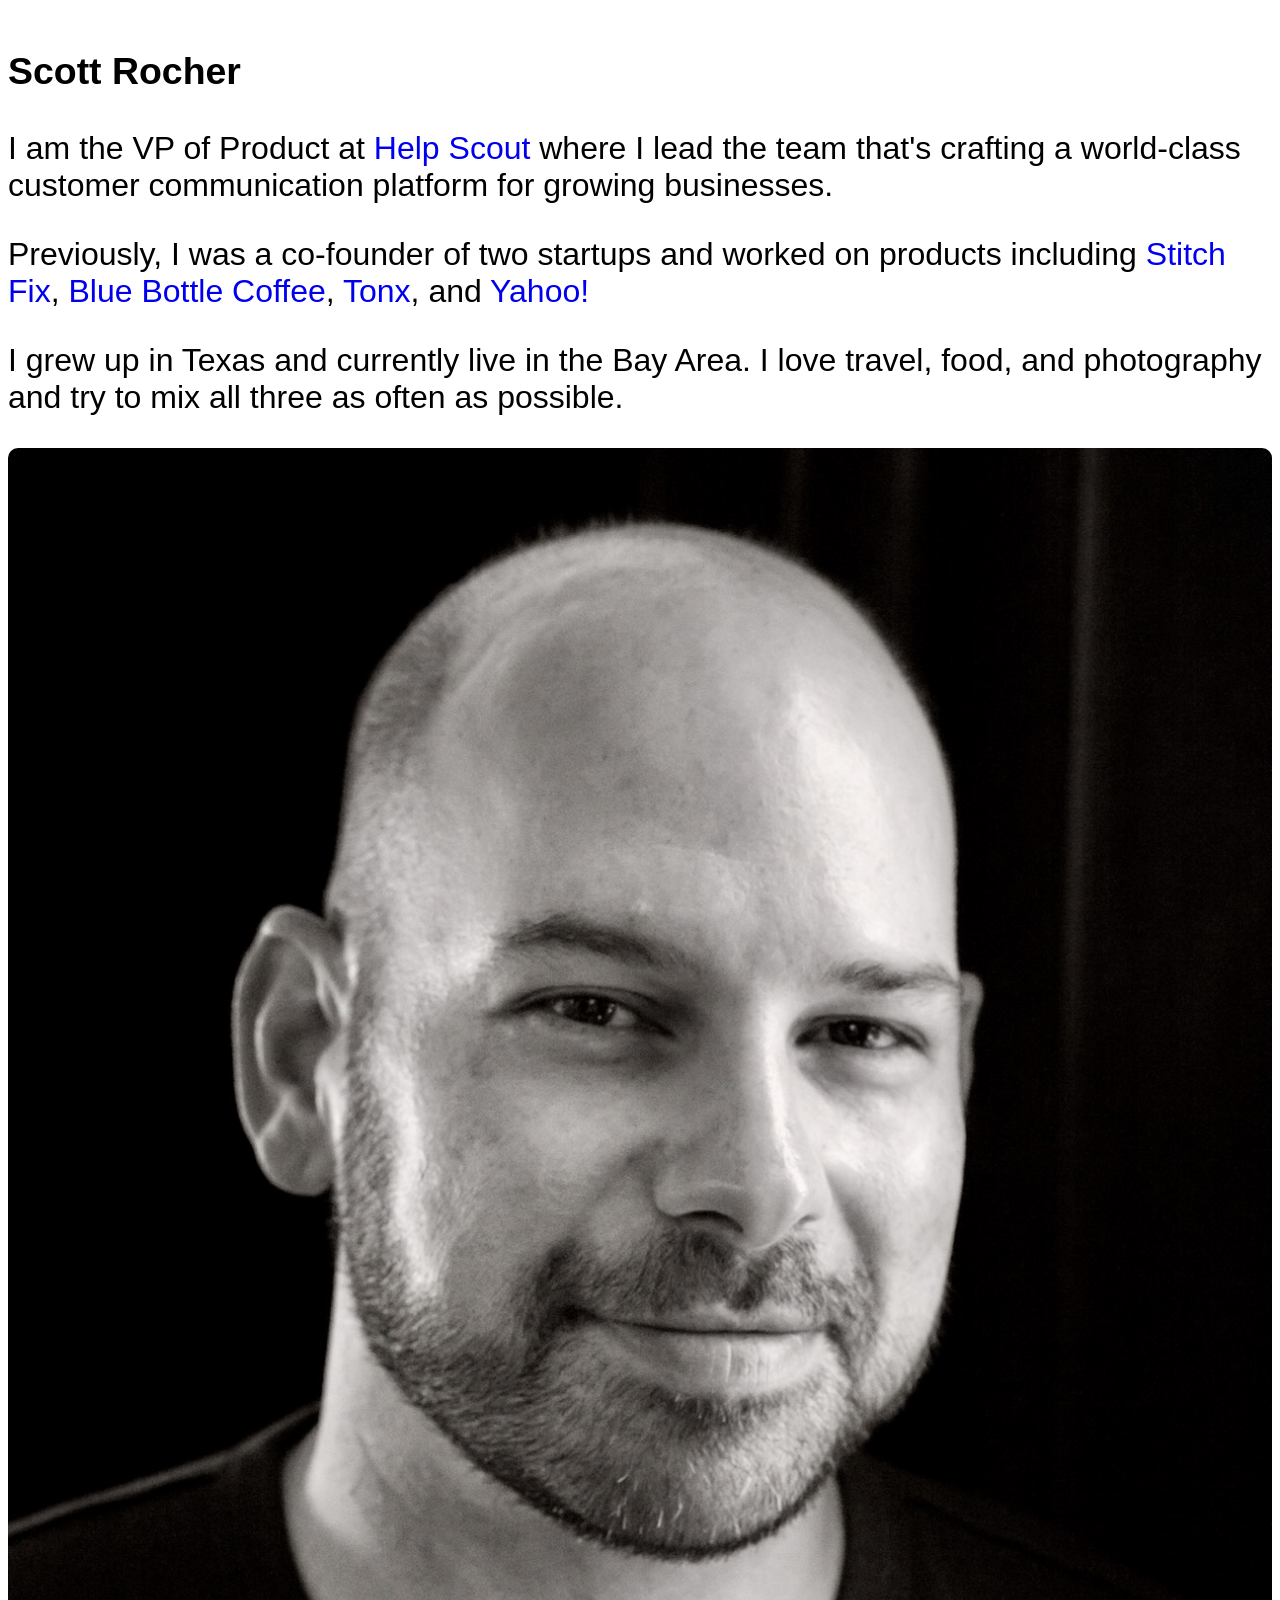
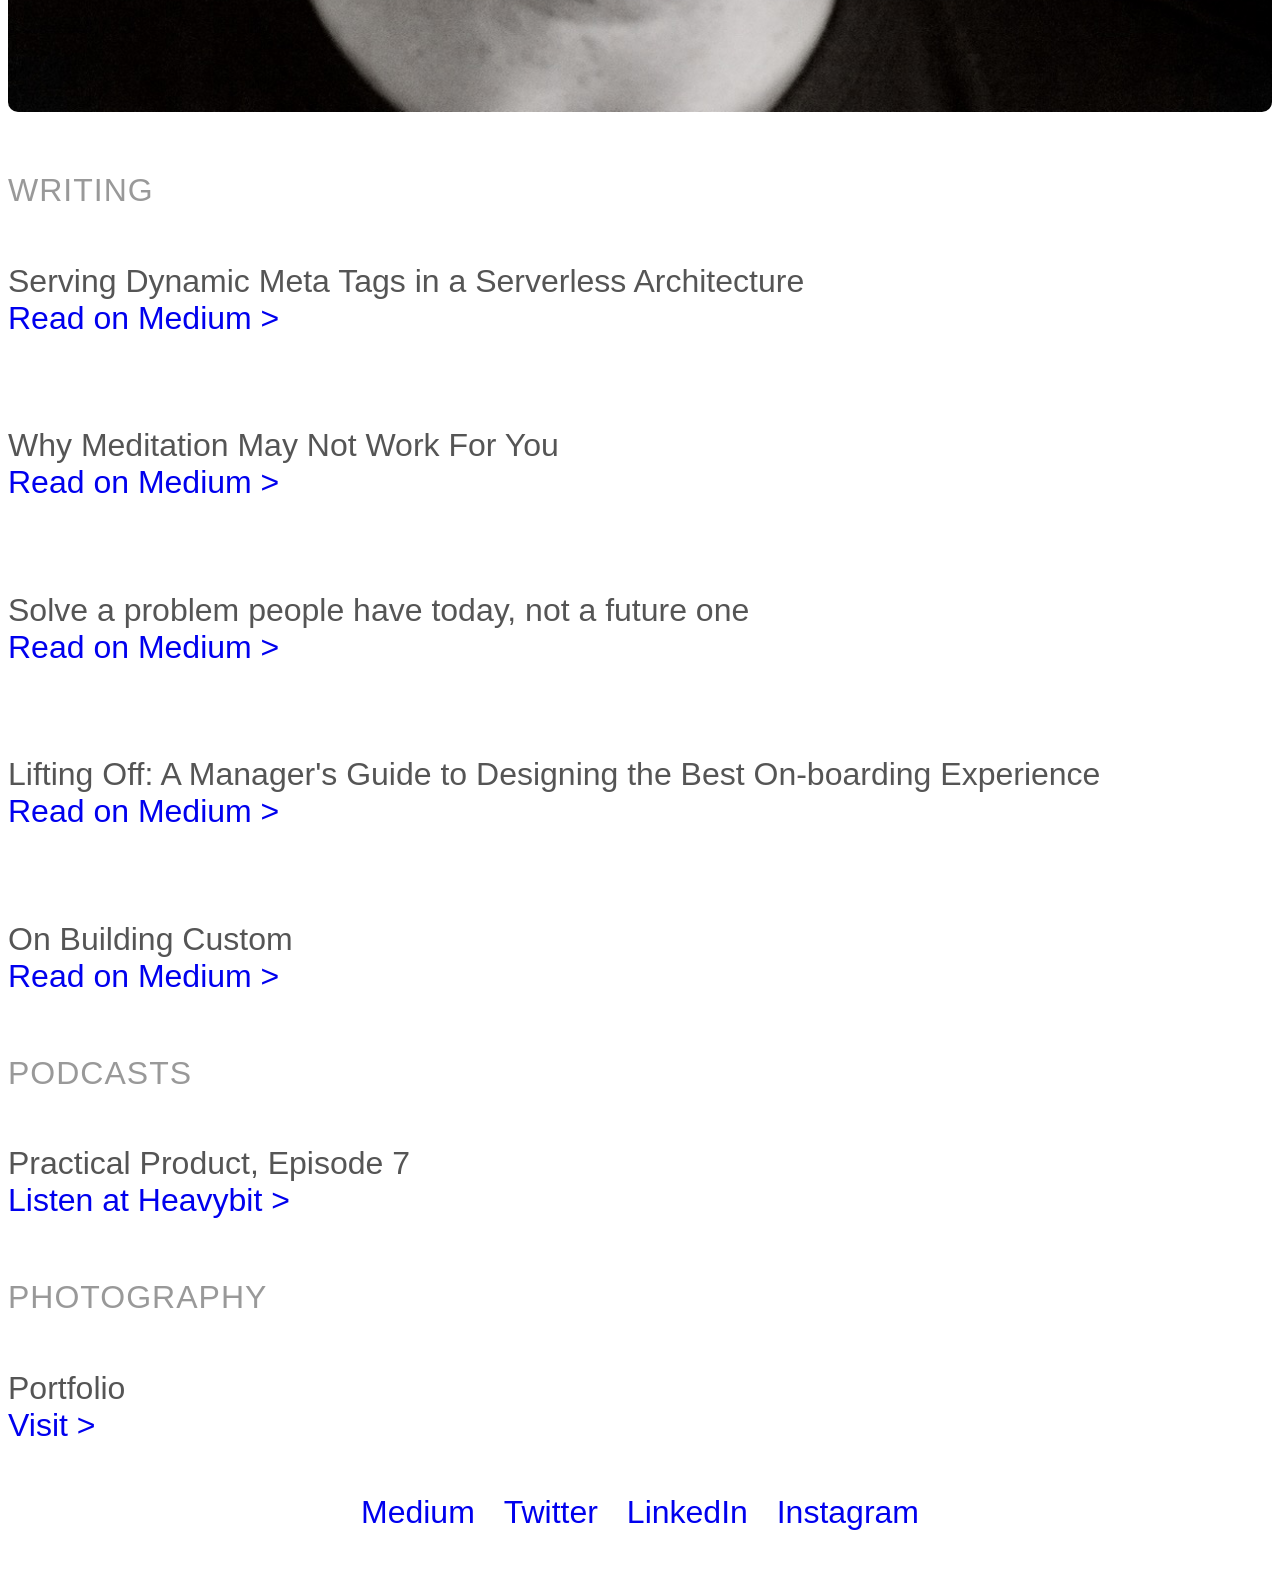
==== index.html @ 6c413028 "Update index.html" ====
<html>
  <head>
    <title>Scott Rocher</title>
    <meta content="width=device-width, initial-scale=1.0, maximum-scale=1.0" name="viewport" />
    <!-- CSS –––––––––––––––––––––––––––––––––––––––––––––––––– -->
    <link rel="stylesheet" href="css/normalize.css">
    <link rel="stylesheet" href="css/skeleton.css">
    <link rel="stylesheet" href="css/custom.css?v=3">
  </head>
  <body>
    <div class="container">
      <div class="row main-content">
        <div class="six columns">
          <h3>Scott Rocher</h3>
          <p>
            I am the VP of Product at <a href="https://helpscout.com">Help Scout</a> where I lead the team that's crafting a world-class customer communication platform for growing businesses.</p>
          <p>Previously, I was a co-founder of two startups and worked on products including <a href="https://stitchfix.com">Stitch Fix</a>, <a href="https://bluebottlecoffee.com">Blue Bottle Coffee</a>, <a href="http://www.wired.com/2014/04/blue-bottle-tonx-handsome/">Tonx</a>, and <a href="https://www.yahoo.com">Yahoo!</a> 
          </p>
          <p>
           I grew up in Texas and currently live in the Bay Area. I love travel, food, and photography and try to mix all three as often as possible. 
          </p>
        </div>
        <div class="six columns profile">
          <img src="Scott-Profile-2024.jpeg" />
        </div>
      </div>
      <div class="row">
        <div class="twelve columns">
          <section>
            <h4 class="section-heading">Writing</h4>
            <h5 class="mb0">Serving Dynamic Meta Tags in a Serverless Architecture</h5>
            <a href="https://medium.com/@rochers/serving-dynamic-meta-tags-in-a-serverless-architecture-64ad69d33c74?source=friends_link&sk=6f05dc60c3109fc26f92d037aa841dcb">Read on Medium ></a>
            <br><br>
            <h5 class="mb0">Why Meditation May Not Work For You</h5>
            <a href="https://medium.com/@rochers/why-meditation-may-not-work-for-you-1664c006518f?source=friends_link&sk=aa1c8772de48c4d24a2917f9f97e1bdd">Read on Medium ></a>
            <br><br>
            <h5 class="mb0">Solve a problem people have today, not a future one</h5>
            <a href="https://medium.com/@rochers/solve-a-problem-people-have-today-not-a-future-one-4696d55a4d7f">Read on Medium ></a>
            <br><br>
            <h5 class="mb0">Lifting Off: A Manager's Guide to Designing the Best On-boarding Experience</h5>
            <a href="https://medium.com/@rochers/lifting-off-645a7a339e7e">Read on Medium ></a>
            <br><br>
            <h5 class="mb0">On Building Custom</h5>
            <a href="https://medium.com/@rochers/on-building-custom-8d7e6159a16c">Read on Medium ></a>
          </section>

          <section>
            <h4 class="section-heading">Podcasts</h4>
            <h5 class="mb0">Practical Product, Episode 7</h5>
            <a href="https://www.heavybit.com/library/podcasts/practical-product/ep-7-digital-dev-at-blue-bottle-coffee/">Listen at Heavybit ></a>
          </section>
          
          <section>
            <h4 class="section-heading">Photography</h4>
            <h5 class="mb0">Portfolio</h5>
            <a href="https://photo.scottrocher.com">Visit ></a>
          </section>
          
         
          <footer>
            <a href="https://medium.com/@rochers/latest">Medium</a>
            <a href="https://twitter.com/rochers">Twitter</a>
            <a href="https://www.linkedin.com/in/scottrocher">LinkedIn</a>
            <a href="https://instagram.com/rochers">Instagram</a>
          </footer>
        </div>
    </div>
    <script>
      (function(i,s,o,g,r,a,m){i['GoogleAnalyticsObject']=r;i[r]=i[r]||function(){
      (i[r].q=i[r].q||[]).push(arguments)},i[r].l=1*new Date();a=s.createElement(o),
      m=s.getElementsByTagName(o)[0];a.async=1;a.src=g;m.parentNode.insertBefore(a,m)
      })(window,document,'script','//www.google-analytics.com/analytics.js','ga');

      ga('create', 'UA-32701852-1', 'auto');
      ga('send', 'pageview');
    </script>
  </body>
</html>
---- css/custom.css ----
body {
  font-family: Helvetica, Arial, sans-serif;
  font-size: 2em;
}

a {
  text-decoration: none;
}

a:hover {
  text-decoration: underline;
}

.profile {
  text-align: center;
}

.profile img {
  max-width: 100%;
  border-radius: 10px;
}

.main-content {
  margin: 50px auto 10px;
}

section {
  margin-bottom: 40px;
}

section a {
  font-weight: 200;
}

.section-heading {
  text-transform: uppercase;
  letter-spacing: 1px;
  margin: 60px 0 5px;
  font-size: 1em;
  color: #999;
  font-weight: 400;
}

h3 {
  font-weight: 900;
}

h5 {
  font-weight: 400;
  color: #555;
  font-size: 1em;
}

.mb0 {
  margin-bottom: 0px;
}

p {
  font-weight: 300;
}

footer {
  text-align: center;
  margin: 50px 0 50px;
}

footer a {
  display: inline-block;
  margin: 0 10px;
}
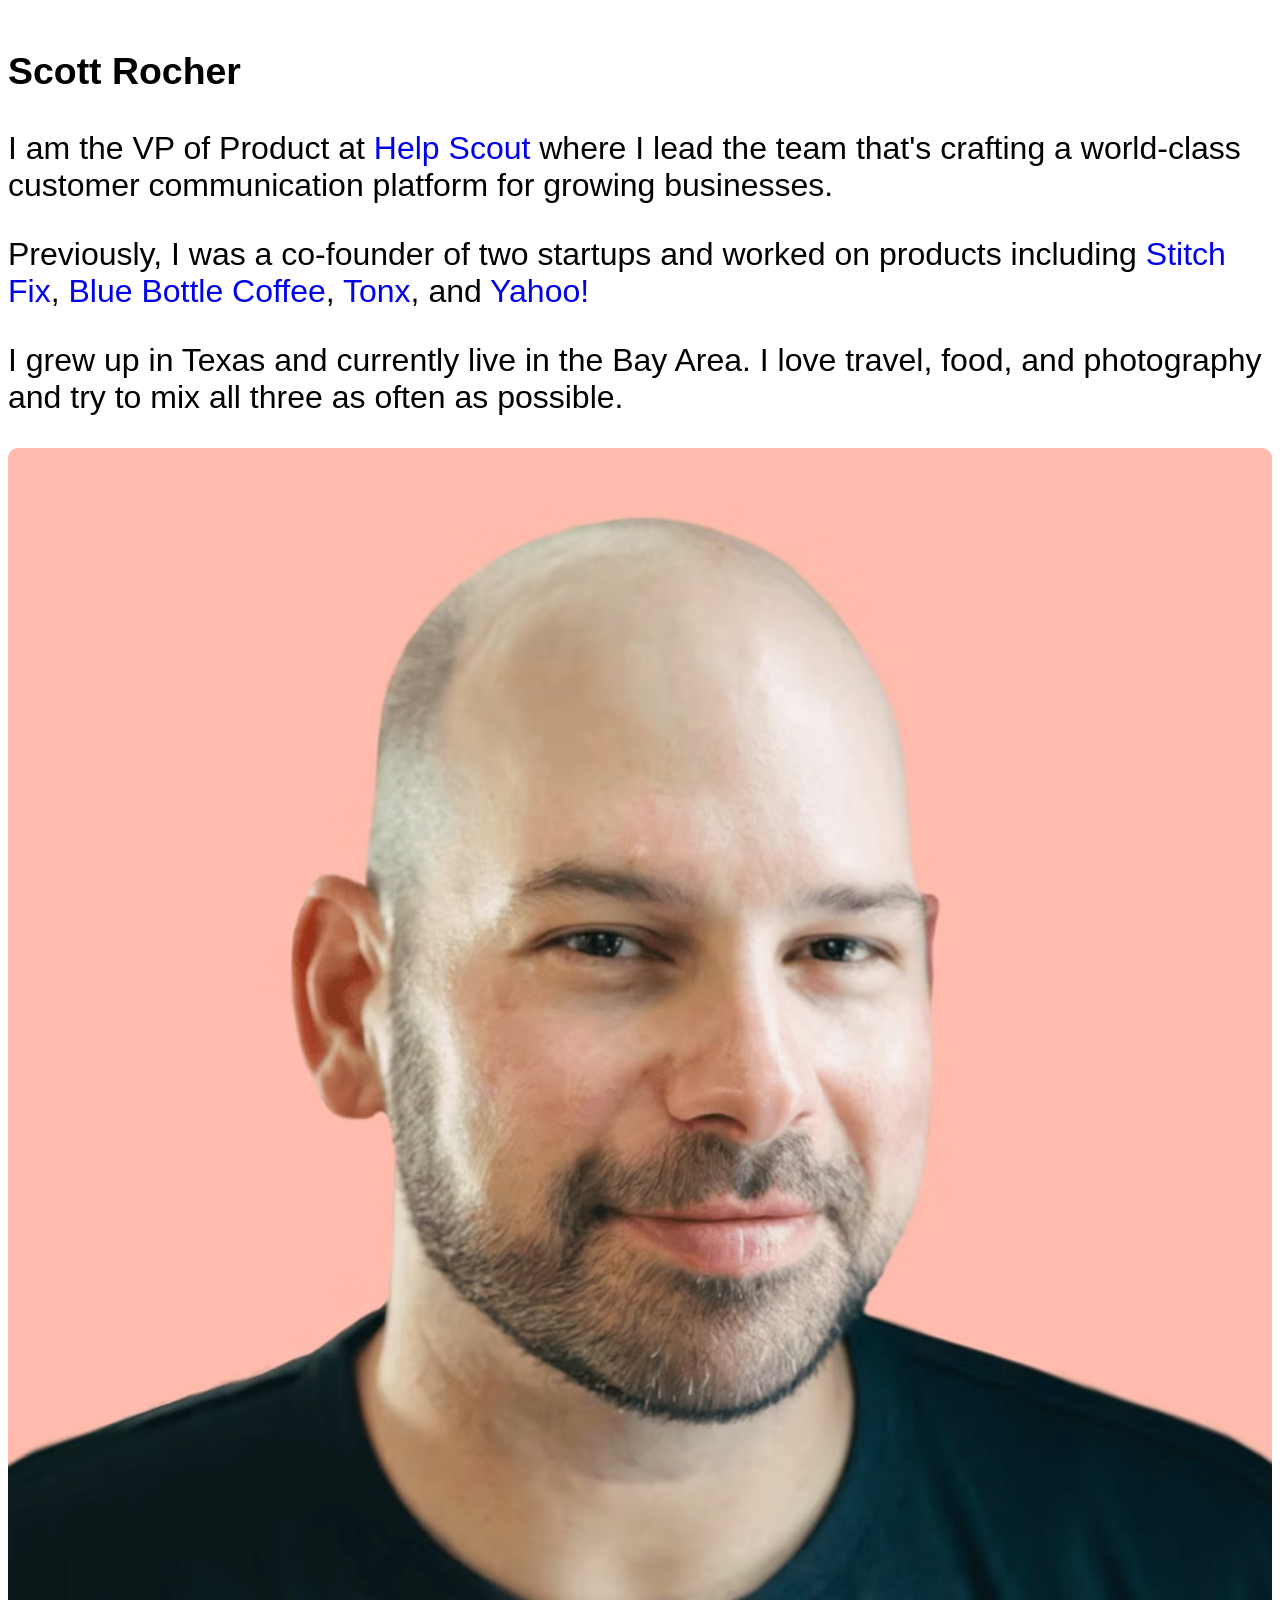
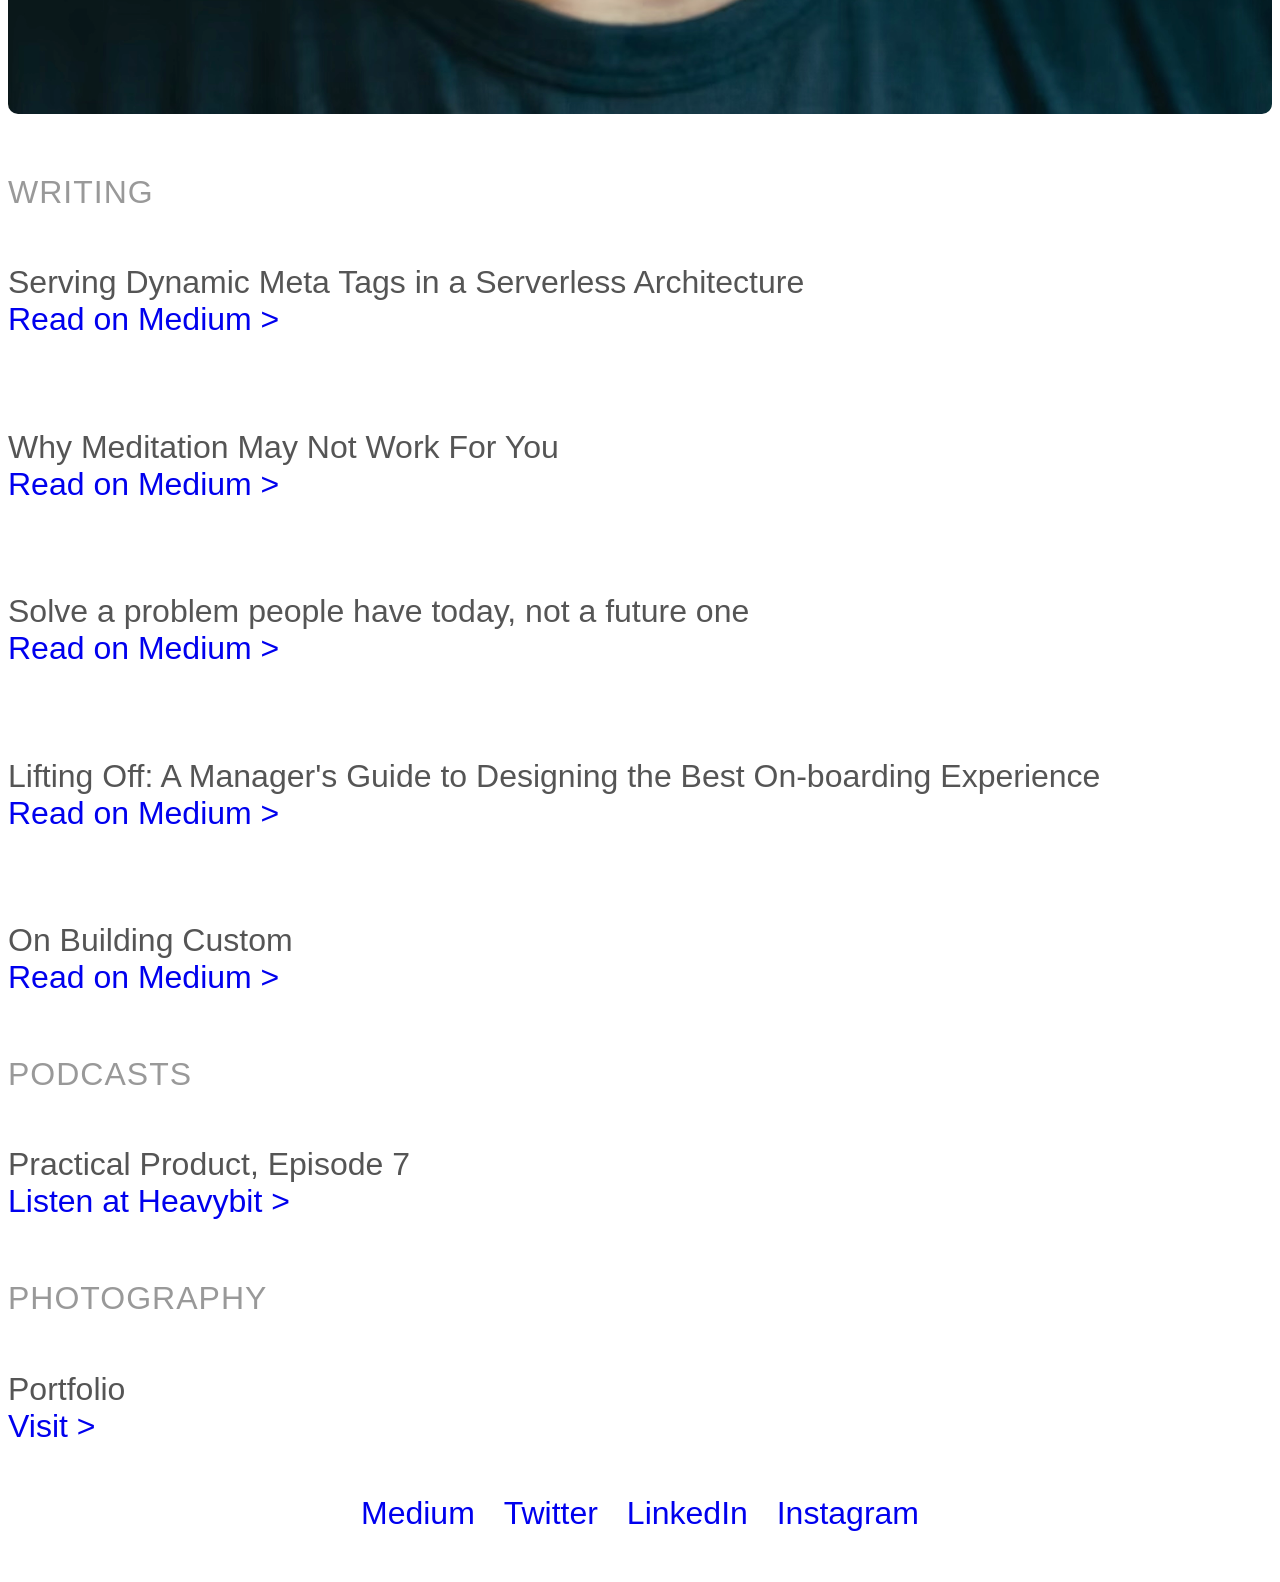
==== commit e25ab06e: "color photo" ====
--- a/index.html
+++ b/index.html
@@ -21,7 +21,7 @@
           </p>
         </div>
         <div class="six columns profile">
-          <img src="Scott-Profile-2024.jpeg" />
+          <img src="Scott-Profile-Color-2024.jpg" />
         </div>
       </div>
       <div class="row">
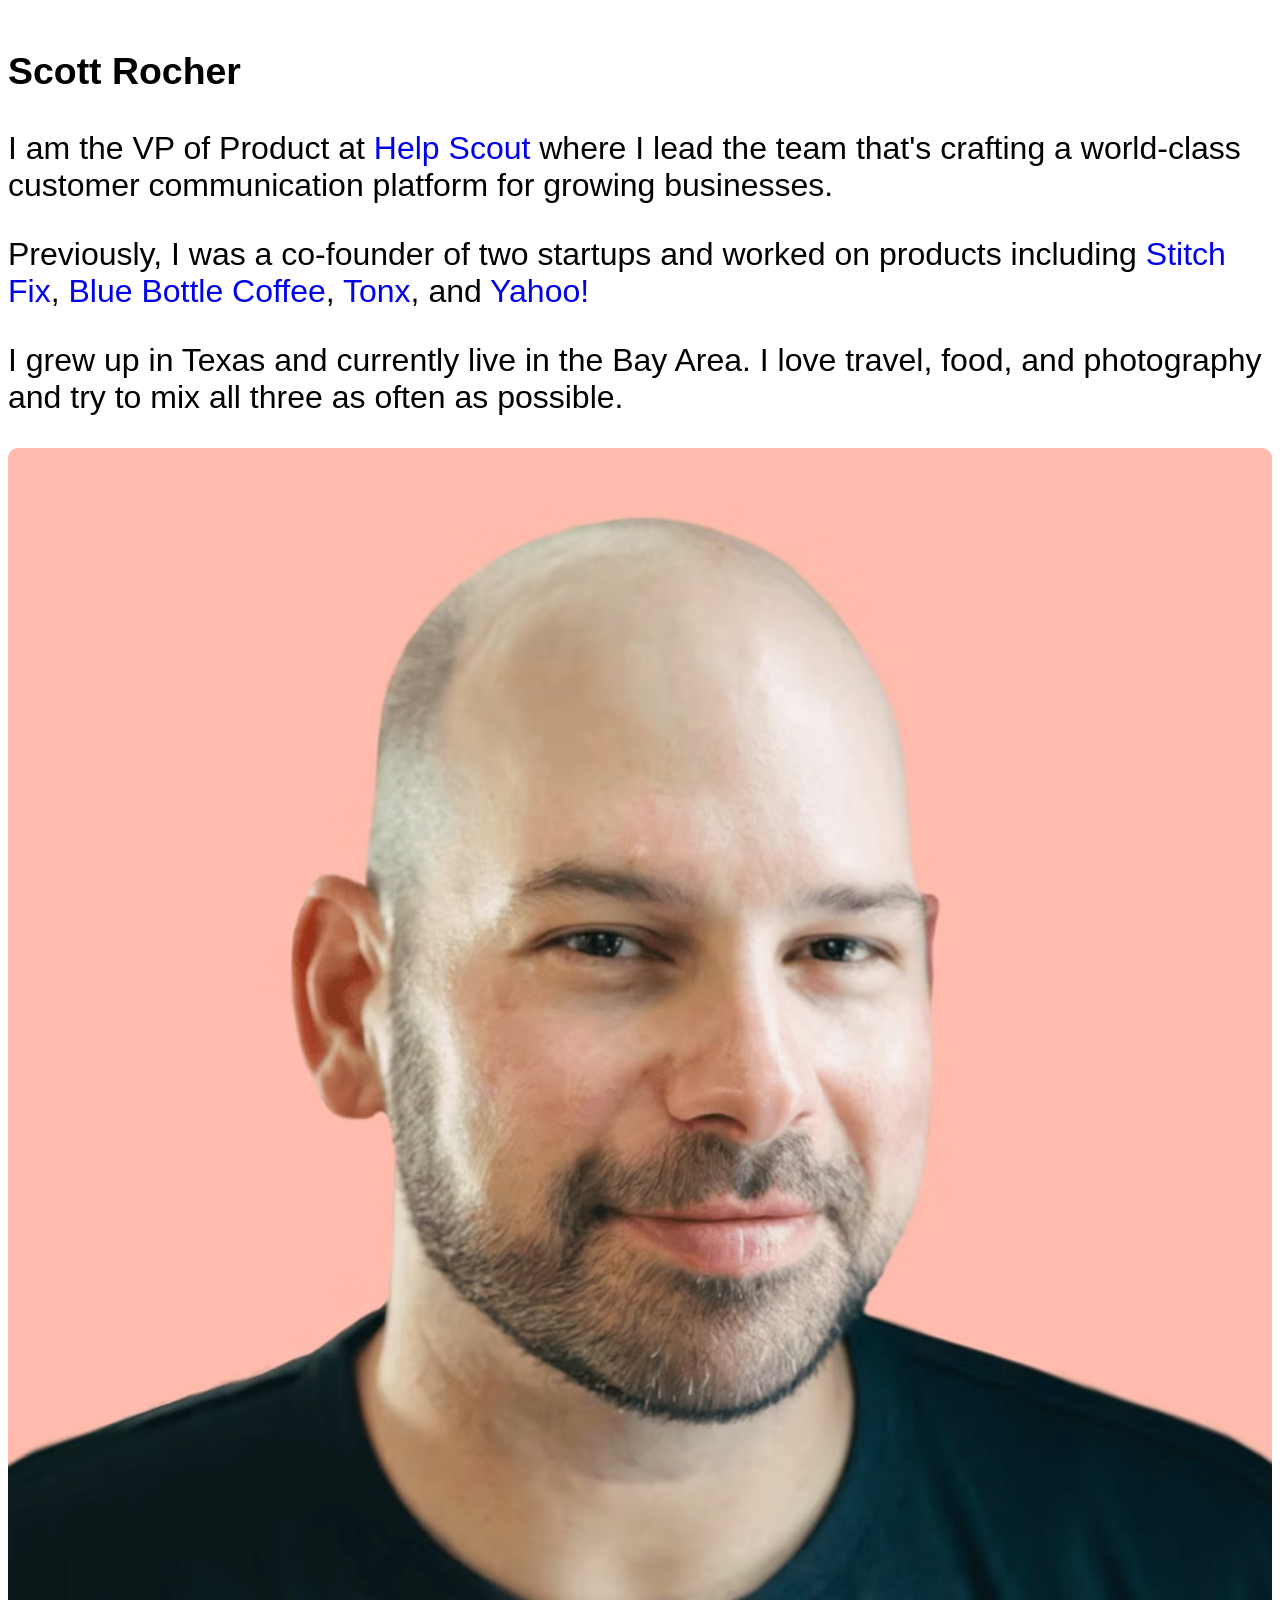
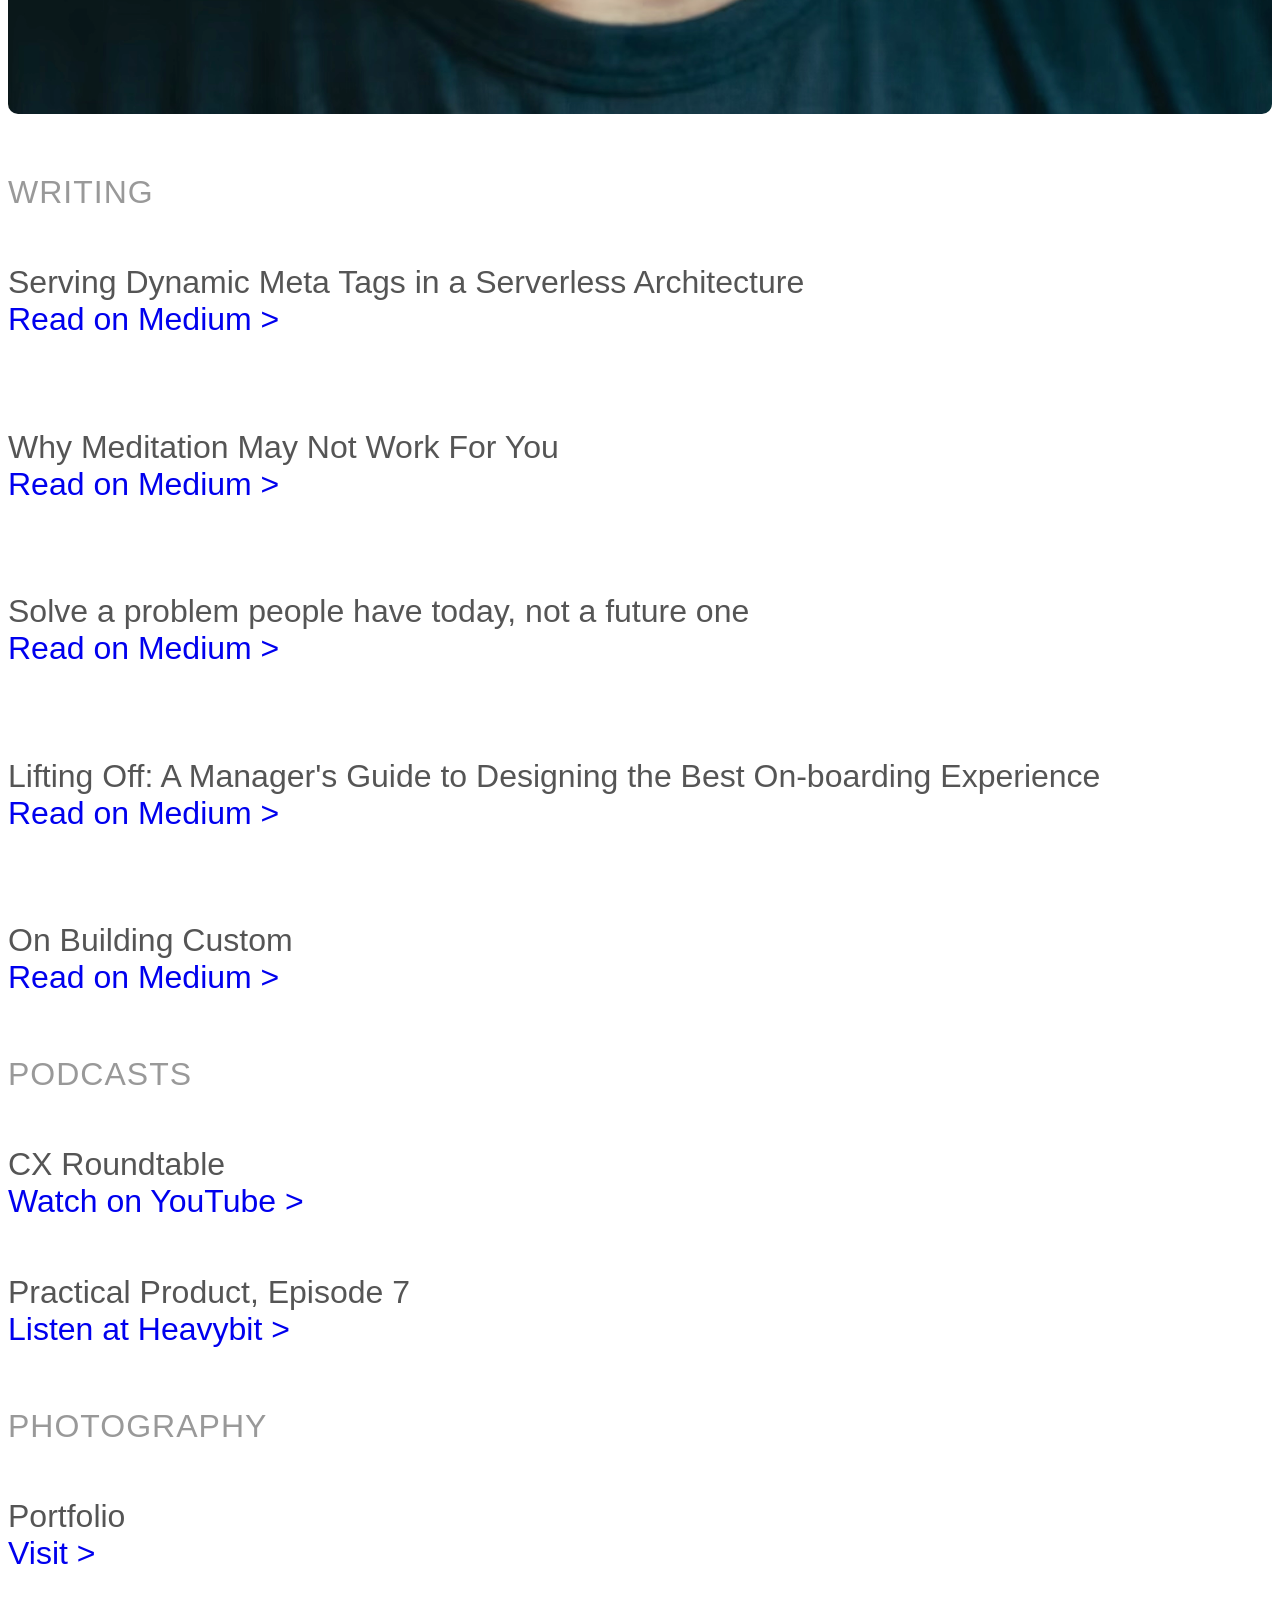
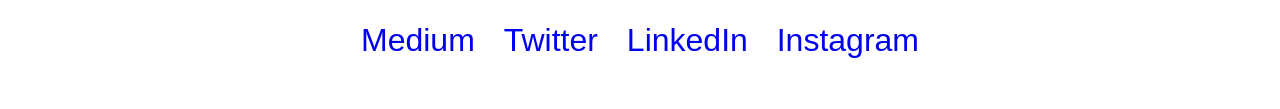
==== commit d6002289: "Add CX Roundtable Podcast" ====
--- a/index.html
+++ b/index.html
@@ -46,6 +46,10 @@
 
           <section>
             <h4 class="section-heading">Podcasts</h4>
+
+            <h5 class="mb0">CX Roundtable</h5>
+            <a href="https://www.youtube.com/watch?si=PKfr6l65VIFxseBe&v=mwlFY3C774U&feature=youtu.be&themeRefresh=1/">Watch on YouTube ></a>
+            
             <h5 class="mb0">Practical Product, Episode 7</h5>
             <a href="https://www.heavybit.com/library/podcasts/practical-product/ep-7-digital-dev-at-blue-bottle-coffee/">Listen at Heavybit ></a>
           </section>
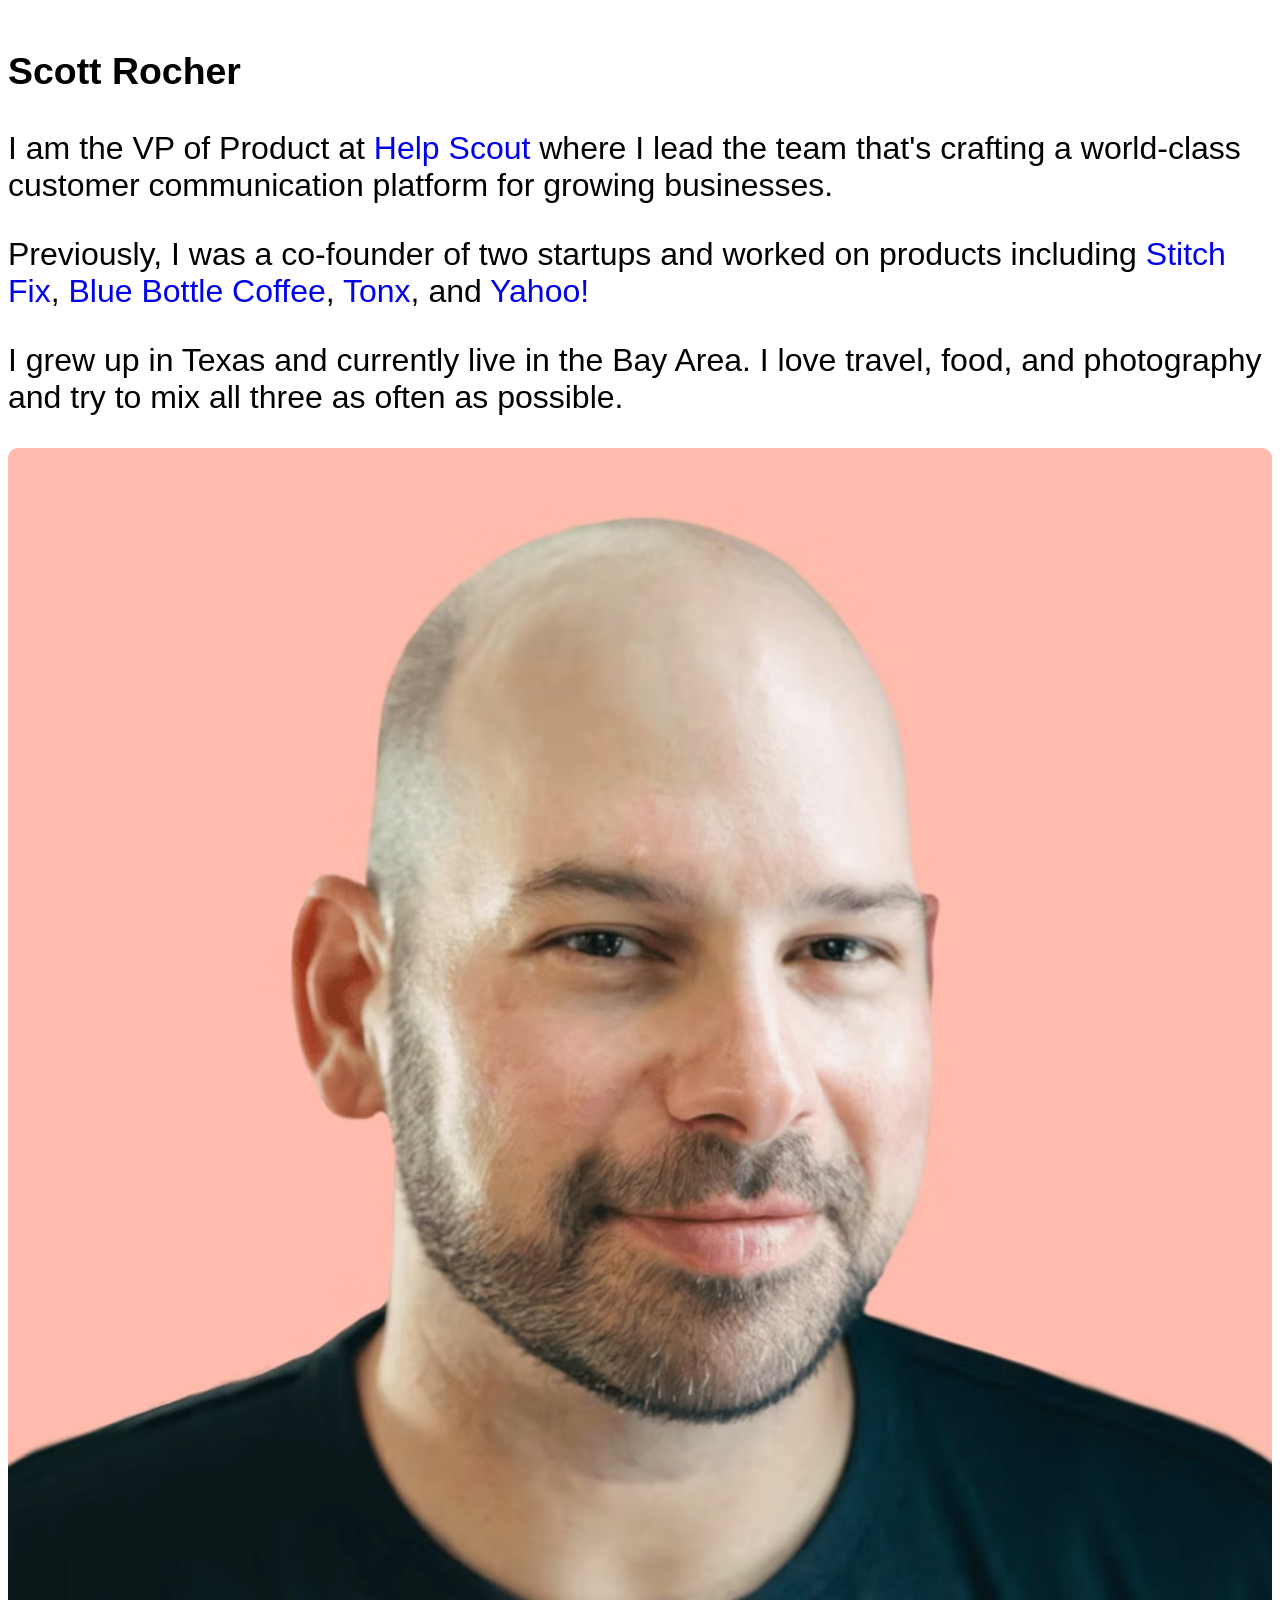
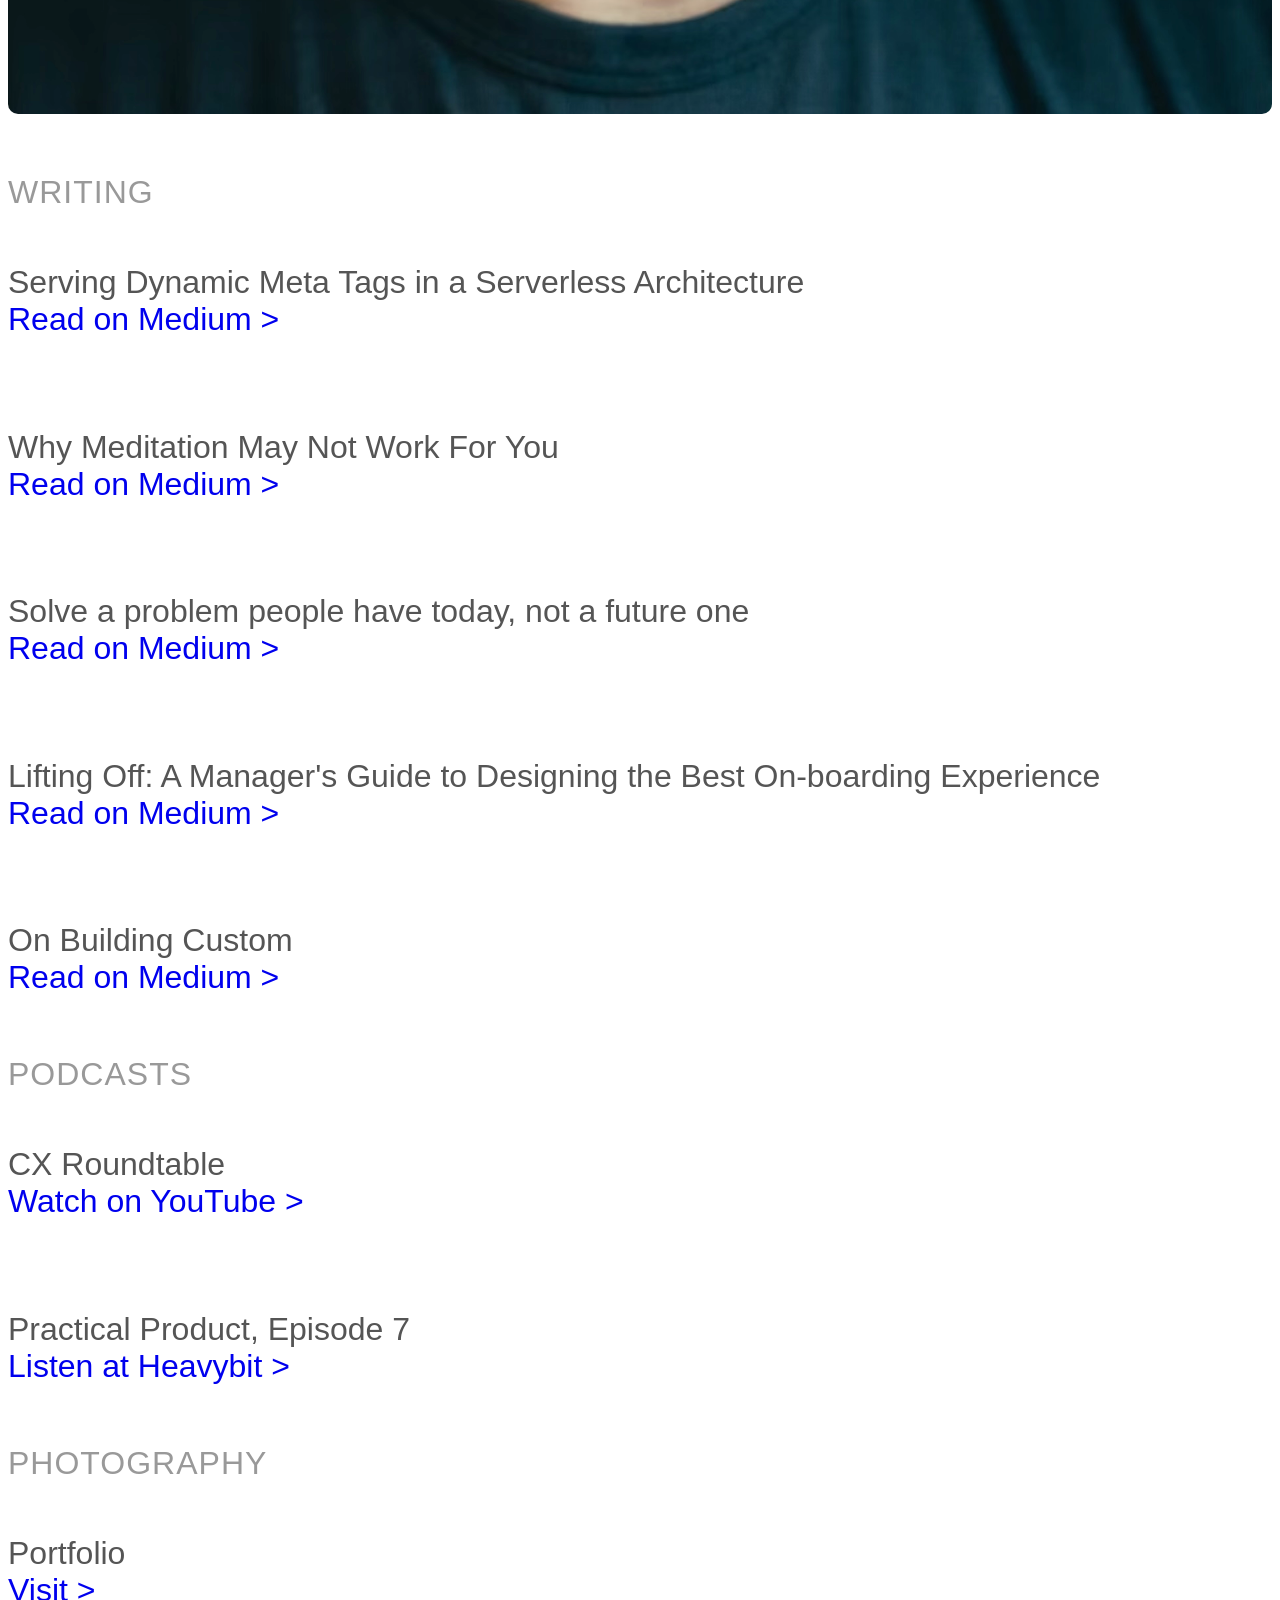
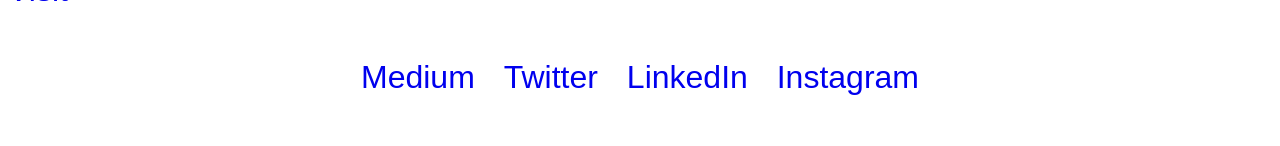
==== commit 635156e4: "Adjust spacing for podcasts" ====
--- a/index.html
+++ b/index.html
@@ -49,7 +49,7 @@
 
             <h5 class="mb0">CX Roundtable</h5>
             <a href="https://www.youtube.com/watch?si=PKfr6l65VIFxseBe&v=mwlFY3C774U&feature=youtu.be&themeRefresh=1/">Watch on YouTube ></a>
-            
+            <br><br>
             <h5 class="mb0">Practical Product, Episode 7</h5>
             <a href="https://www.heavybit.com/library/podcasts/practical-product/ep-7-digital-dev-at-blue-bottle-coffee/">Listen at Heavybit ></a>
           </section>
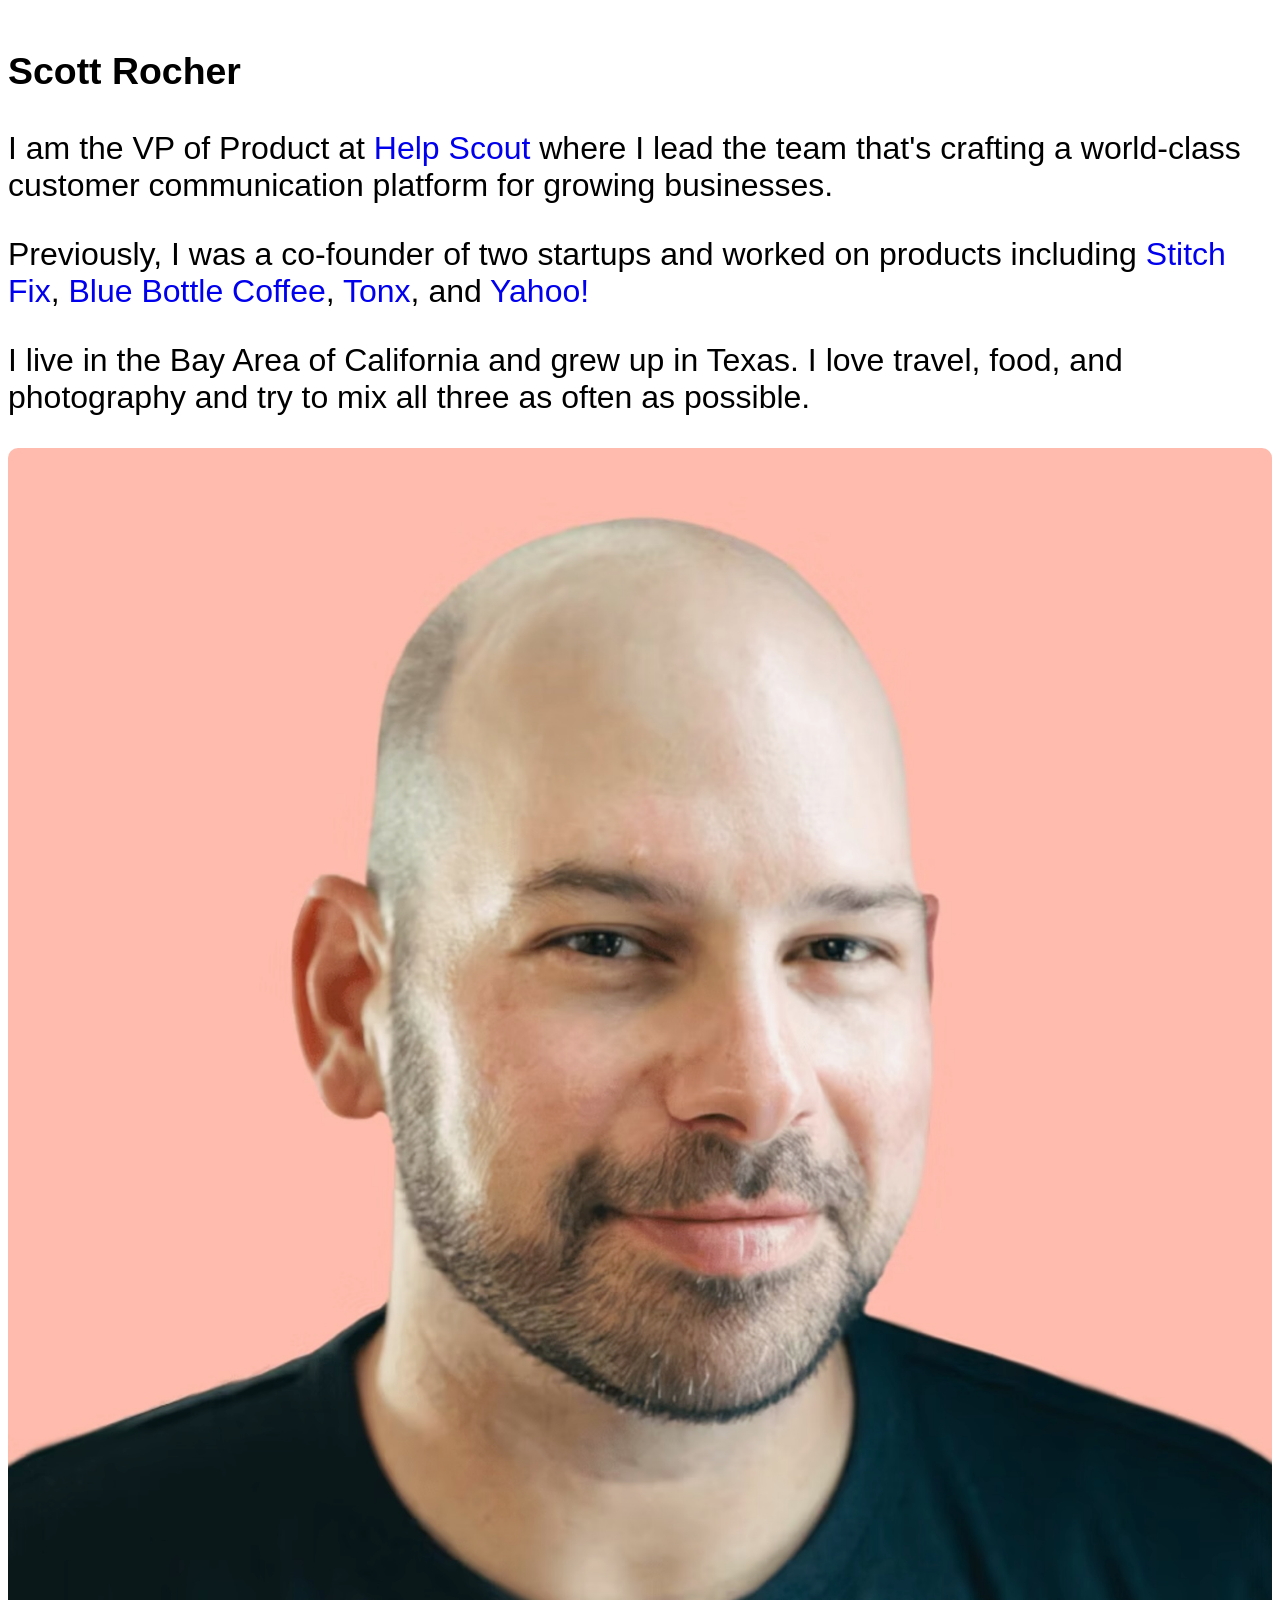
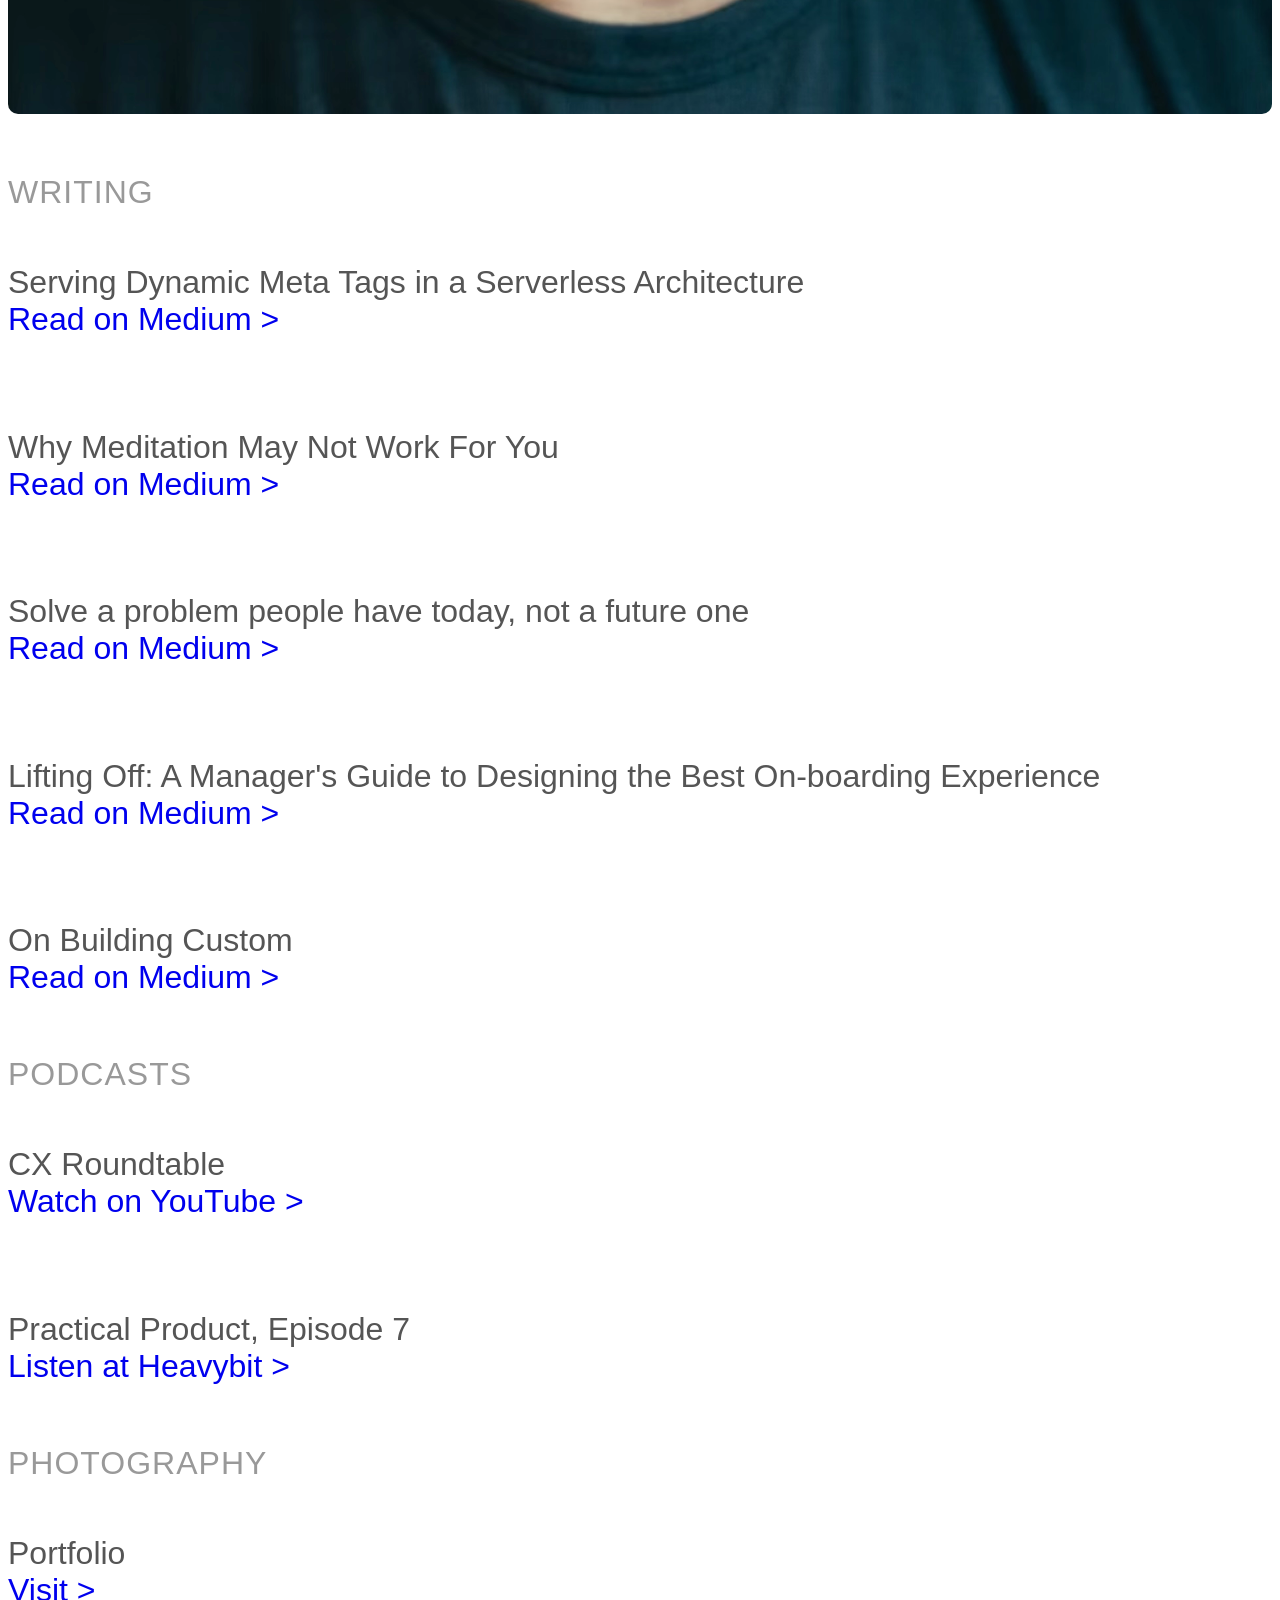
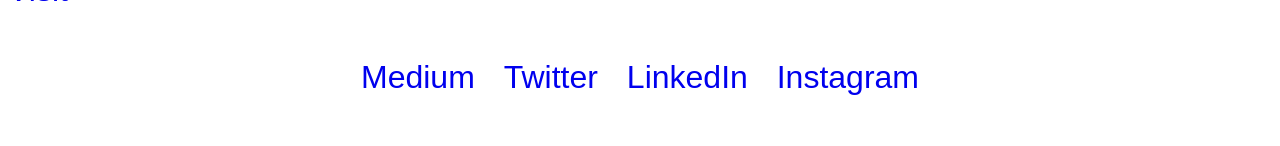
==== commit f6b39f1e: "Clarify which bay area" ====
--- a/index.html
+++ b/index.html
@@ -17,7 +17,7 @@
           <p>Previously, I was a co-founder of two startups and worked on products including <a href="https://stitchfix.com">Stitch Fix</a>, <a href="https://bluebottlecoffee.com">Blue Bottle Coffee</a>, <a href="http://www.wired.com/2014/04/blue-bottle-tonx-handsome/">Tonx</a>, and <a href="https://www.yahoo.com">Yahoo!</a> 
           </p>
           <p>
-           I grew up in Texas and currently live in the Bay Area. I love travel, food, and photography and try to mix all three as often as possible. 
+           I live in the Bay Area of California and grew up in Texas. I love travel, food, and photography and try to mix all three as often as possible. 
           </p>
         </div>
         <div class="six columns profile">
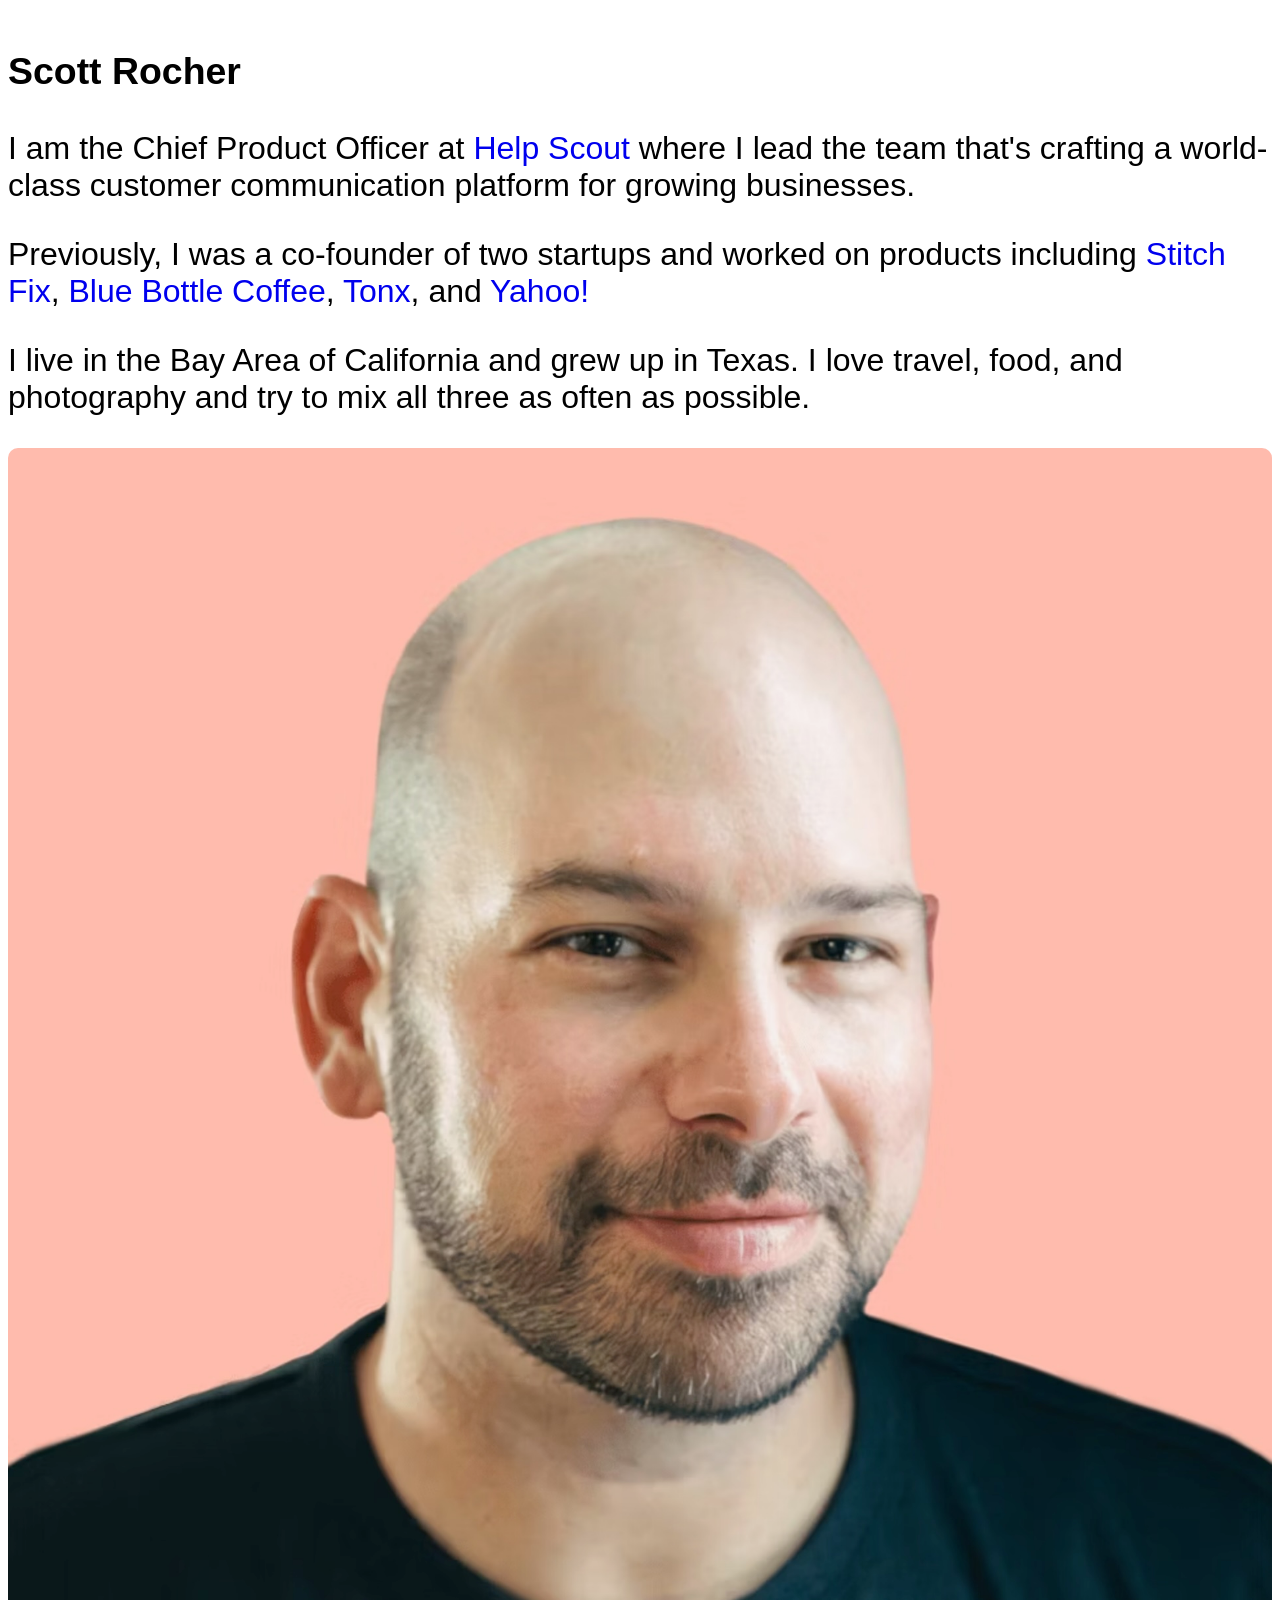
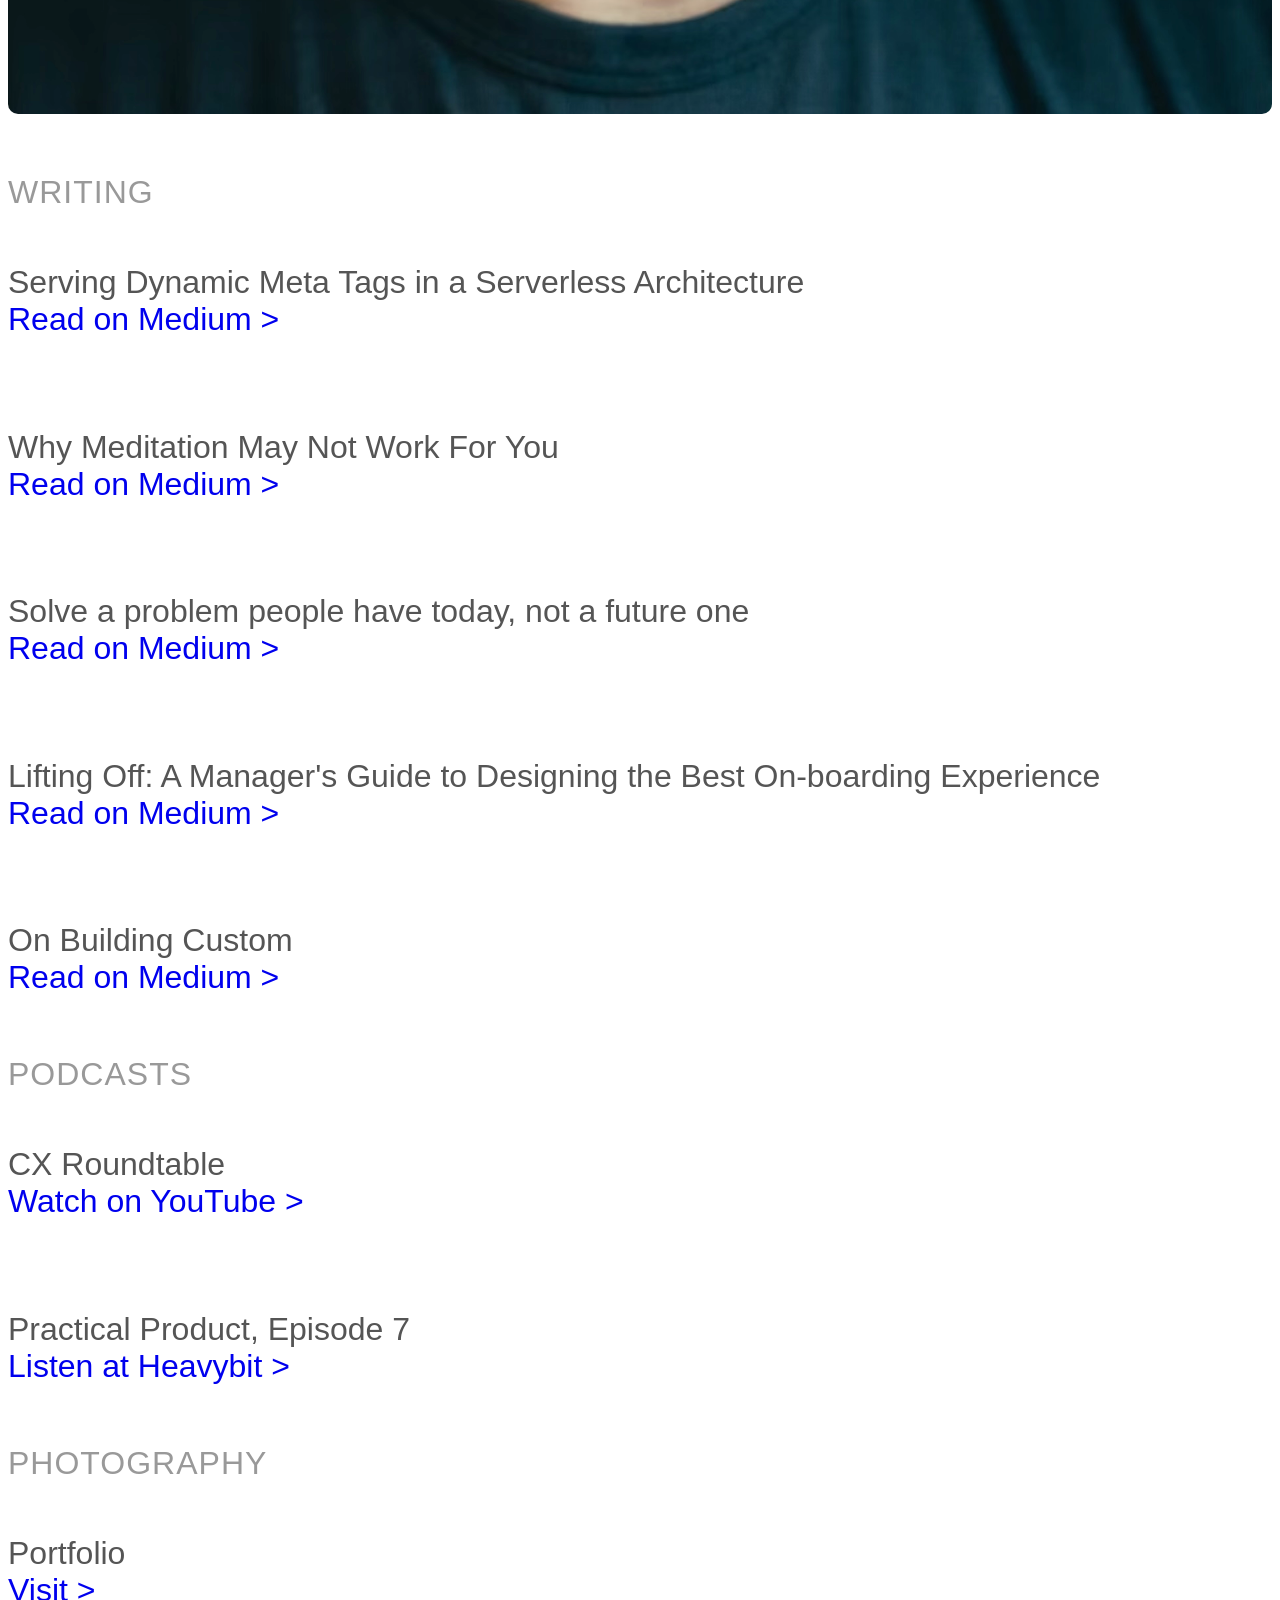
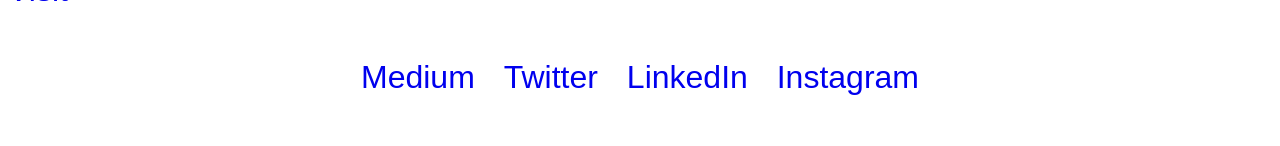
==== commit 416ef2c2: "Update job title after CPO promotion" ====
--- a/index.html
+++ b/index.html
@@ -13,7 +13,7 @@
         <div class="six columns">
           <h3>Scott Rocher</h3>
           <p>
-            I am the VP of Product at <a href="https://helpscout.com">Help Scout</a> where I lead the team that's crafting a world-class customer communication platform for growing businesses.</p>
+            I am the Chief Product Officer at <a href="https://helpscout.com">Help Scout</a> where I lead the team that's crafting a world-class customer communication platform for growing businesses.</p>
           <p>Previously, I was a co-founder of two startups and worked on products including <a href="https://stitchfix.com">Stitch Fix</a>, <a href="https://bluebottlecoffee.com">Blue Bottle Coffee</a>, <a href="http://www.wired.com/2014/04/blue-bottle-tonx-handsome/">Tonx</a>, and <a href="https://www.yahoo.com">Yahoo!</a> 
           </p>
           <p>
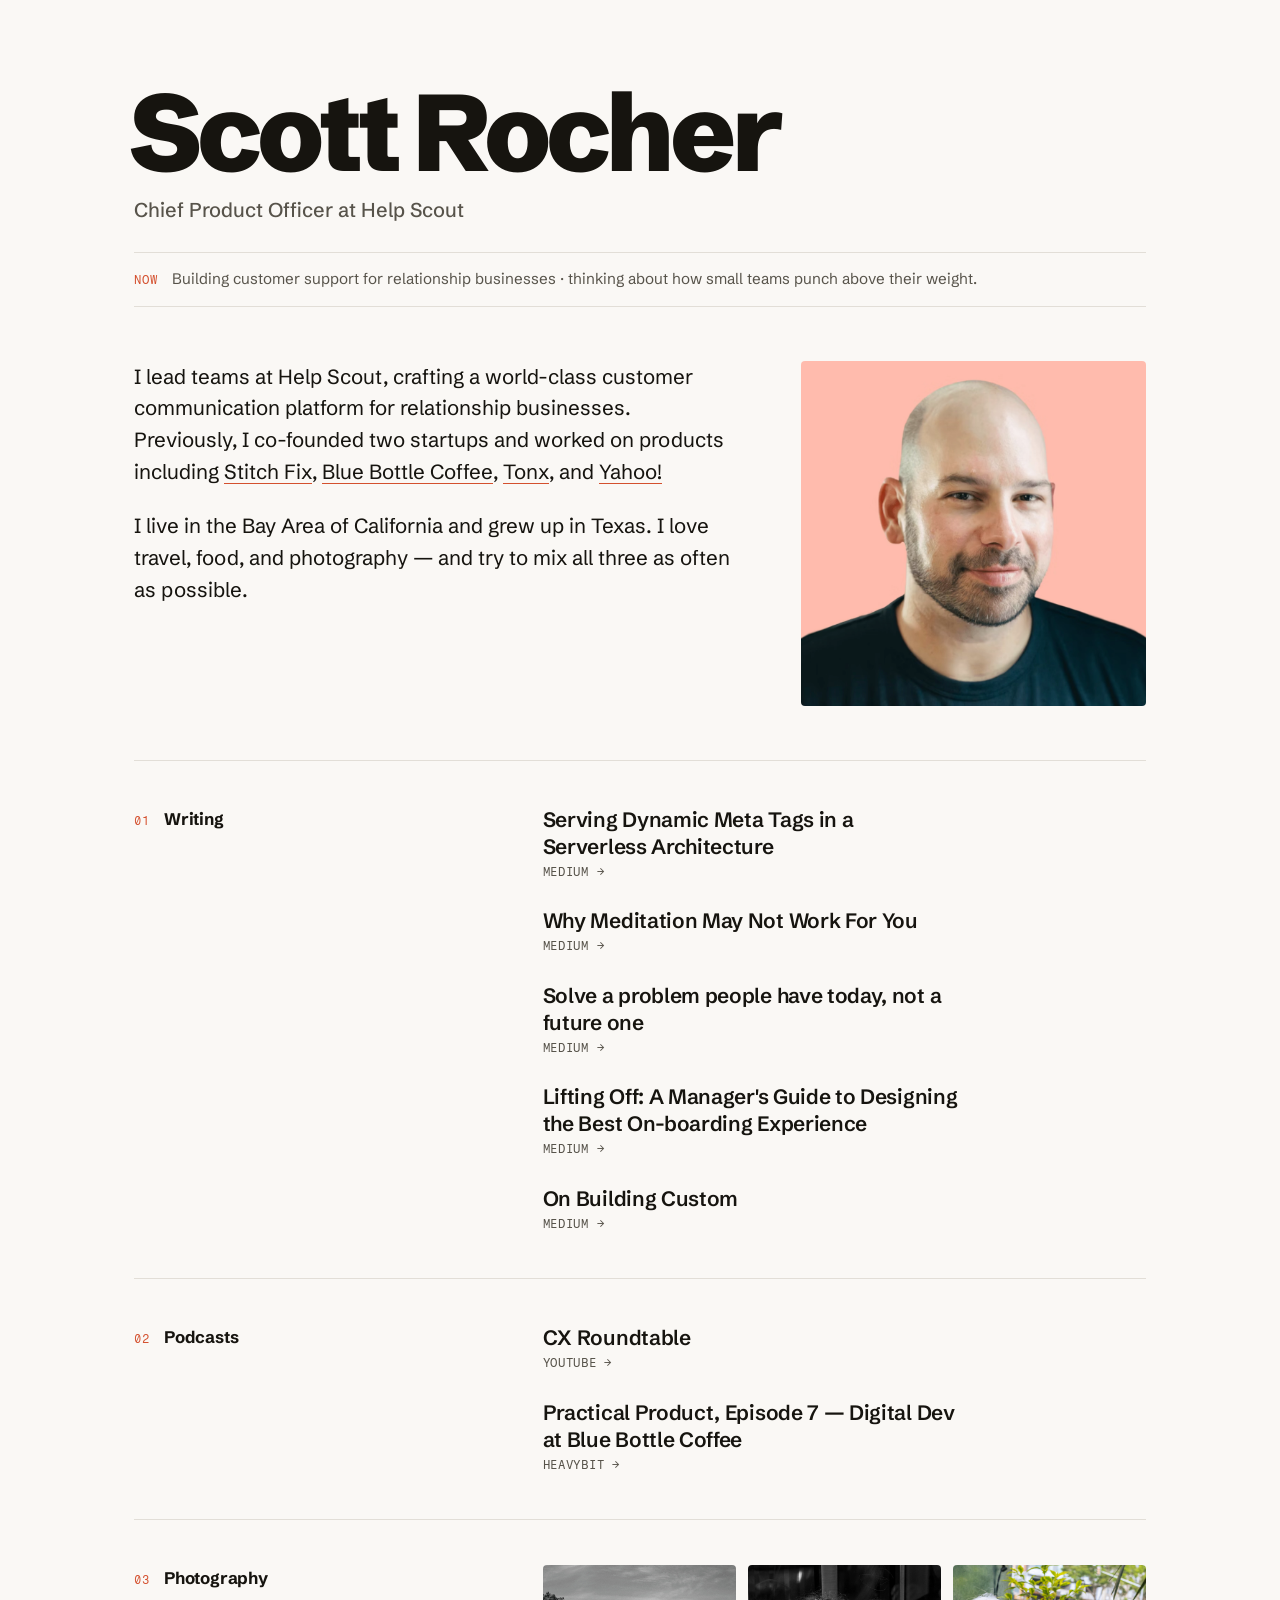
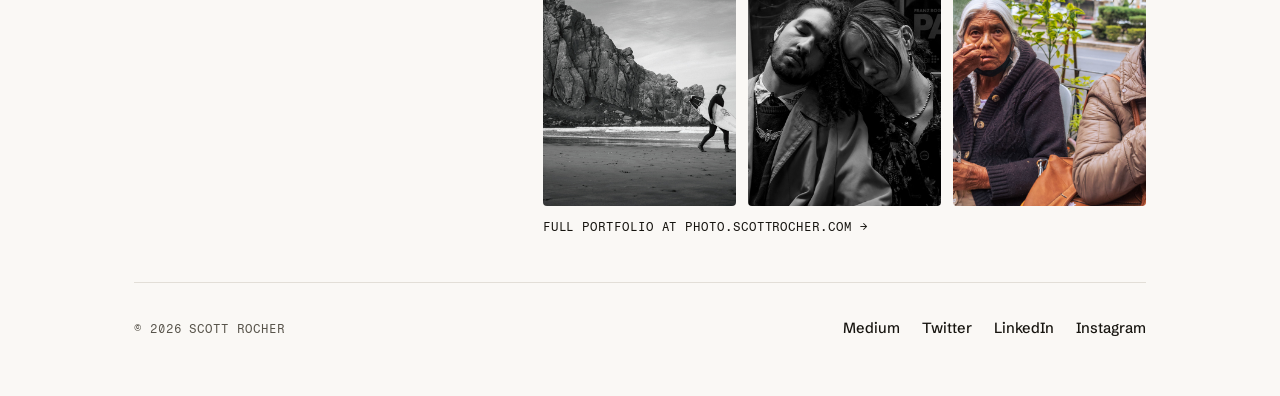
==== commit 7ff1f3cd: "Redesign: type-hero Swiss one-pager Replace the Skeleton-based layout with a single self-contained p" ====
--- a/index.html
+++ b/index.html
@@ -1,82 +1,337 @@
-<html>
-  <head>
-    <title>Scott Rocher</title>
-    <meta content="width=device-width, initial-scale=1.0, maximum-scale=1.0" name="viewport" />
-    <!-- CSS –––––––––––––––––––––––––––––––––––––––––––––––––– -->
-    <link rel="stylesheet" href="css/normalize.css">
-    <link rel="stylesheet" href="css/skeleton.css">
-    <link rel="stylesheet" href="css/custom.css?v=3">
-  </head>
-  <body>
-    <div class="container">
-      <div class="row main-content">
-        <div class="six columns">
-          <h3>Scott Rocher</h3>
-          <p>
-            I am the Chief Product Officer at <a href="https://helpscout.com">Help Scout</a> where I lead the team that's crafting a world-class customer communication platform for growing businesses.</p>
-          <p>Previously, I was a co-founder of two startups and worked on products including <a href="https://stitchfix.com">Stitch Fix</a>, <a href="https://bluebottlecoffee.com">Blue Bottle Coffee</a>, <a href="http://www.wired.com/2014/04/blue-bottle-tonx-handsome/">Tonx</a>, and <a href="https://www.yahoo.com">Yahoo!</a> 
-          </p>
-          <p>
-           I live in the Bay Area of California and grew up in Texas. I love travel, food, and photography and try to mix all three as often as possible. 
-          </p>
+<!DOCTYPE html>
+<html lang="en">
+<head>
+  <meta charset="utf-8">
+  <title>Scott Rocher</title>
+  <meta name="viewport" content="width=device-width, initial-scale=1">
+  <meta name="description" content="Scott Rocher — Chief Product Officer at Help Scout. Writing, podcasts, and photography.">
+  <meta property="og:title" content="Scott Rocher">
+  <meta property="og:description" content="Chief Product Officer at Help Scout. Writing, podcasts, and photography.">
+  <meta property="og:url" content="https://scottrocher.com/">
+  <meta property="og:type" content="website">
+  <meta property="og:image" content="https://scottrocher.com/Scott-Profile-Color-2024.jpg">
+  <meta name="twitter:card" content="summary">
+  <link rel="preconnect" href="https://fonts.googleapis.com">
+  <link rel="preconnect" href="https://fonts.gstatic.com" crossorigin>
+  <link href="https://fonts.googleapis.com/css2?family=Schibsted+Grotesk:ital,wght@0,400..900;1,400..900&family=Fragment+Mono&display=swap" rel="stylesheet">
+  <style>
+    :root {
+      --paper: #faf8f5;
+      --ink: #16140f;
+      --ink-soft: #57534a;
+      --hairline: #e2ded7;
+      --accent: #d4502e;
+      --accent-soft: #f3c4b3;
+    }
+    @media (prefers-color-scheme: dark) {
+      :root {
+        --paper: #141311;
+        --ink: #ece9e2;
+        --ink-soft: #a8a397;
+        --hairline: #2e2c27;
+        --accent: #f06a42;
+        --accent-soft: #5b2c1c;
+      }
+    }
+
+    * { box-sizing: border-box; margin: 0; padding: 0; }
+
+    html { color-scheme: light dark; }
+
+    body {
+      font-family: "Schibsted Grotesk", "Helvetica Neue", sans-serif;
+      background: var(--paper);
+      color: var(--ink);
+      font-size: 17px;
+      line-height: 1.6;
+      -webkit-font-smoothing: antialiased;
+    }
+
+    .wrap {
+      max-width: 1060px;
+      margin: 0 auto;
+      padding: 0 24px;
+    }
+
+    /* ————— mono labels ————— */
+    .label {
+      font-family: "Fragment Mono", monospace;
+      font-size: 0.72rem;
+      letter-spacing: 0.08em;
+      text-transform: uppercase;
+      color: var(--ink-soft);
+    }
+
+    /* ————— hero ————— */
+    header { padding: clamp(48px, 9vh, 96px) 0 0; }
+
+    h1 {
+      font-size: clamp(2.9rem, 9.5vw, 6.8rem);
+      font-weight: 850;
+      letter-spacing: -0.045em;
+      line-height: 0.95;
+      margin: 0 0 10px -0.05em;
+    }
+
+    .role {
+      font-size: clamp(1rem, 2vw, 1.25rem);
+      font-weight: 500;
+      color: var(--ink-soft);
+    }
+    .role a { color: inherit; }
+
+    .now {
+      margin-top: 26px;
+      padding: 14px 0;
+      border-top: 1px solid var(--hairline);
+      border-bottom: 1px solid var(--hairline);
+      display: flex;
+      gap: 14px;
+      align-items: baseline;
+    }
+    .now .label { color: var(--accent); }
+    .now p { font-size: 0.95rem; color: var(--ink-soft); }
+
+    /* ————— bio ————— */
+    .bio {
+      display: grid;
+      grid-template-columns: minmax(0, 7fr) minmax(0, 4fr);
+      gap: clamp(28px, 5vw, 72px);
+      padding: clamp(36px, 6vh, 64px) 0;
+      align-items: start;
+    }
+    .bio-text p {
+      max-width: 58ch;
+      font-size: clamp(1.05rem, 1.6vw, 1.3rem);
+      line-height: 1.55;
+      font-weight: 420;
+    }
+    .bio-text p + p { margin-top: 1.1em; }
+
+    .portrait { position: relative; }
+    .portrait img {
+      width: 100%;
+      display: block;
+      border-radius: 4px;
+    }
+    .portrait .label { display: block; margin-top: 10px; }
+
+    /* ————— links ————— */
+    a {
+      color: var(--ink);
+      text-decoration: none;
+      background-image: linear-gradient(var(--accent), var(--accent));
+      background-repeat: no-repeat;
+      background-size: 100% 1px;
+      background-position: 0 100%;
+    }
+    a:hover { color: var(--accent); }
+    .label a, .role a { background-image: none; }
+
+    /* ————— sections ————— */
+    section {
+      border-top: 1px solid var(--hairline);
+      padding: clamp(32px, 5vh, 56px) 0;
+      display: grid;
+      grid-template-columns: minmax(0, 4fr) minmax(0, 7fr);
+      gap: clamp(24px, 5vw, 72px);
+      align-items: start;
+    }
+
+    .sec-head { display: flex; gap: 14px; align-items: baseline; }
+    .sec-head .num { color: var(--accent); }
+    .sec-head h2 {
+      font-size: 1.05rem;
+      font-weight: 700;
+      letter-spacing: -0.01em;
+    }
+
+    .entries { display: grid; gap: 26px; }
+    .entry h3 {
+      font-size: clamp(1.05rem, 1.8vw, 1.3rem);
+      font-weight: 600;
+      letter-spacing: -0.015em;
+      line-height: 1.3;
+      max-width: 32ch;
+    }
+    .entry h3 a {
+      background-size: 0% 1px;
+      transition: background-size 200ms ease, color 150ms ease;
+    }
+    .entry h3 a:hover { background-size: 100% 1px; }
+    .entry .where {
+      margin-top: 3px;
+      font-family: "Fragment Mono", monospace;
+      font-size: 0.72rem;
+      letter-spacing: 0.06em;
+      text-transform: uppercase;
+      color: var(--ink-soft);
+    }
+    .entry .where .arrow {
+      display: inline-block;
+      transition: transform 180ms ease;
+    }
+    .entry:hover .where .arrow { transform: translateX(4px); }
+    .entry:hover .where { color: var(--accent); }
+
+    /* ————— photo strip ————— */
+    .strip {
+      display: grid;
+      grid-template-columns: repeat(3, 1fr);
+      gap: 12px;
+    }
+    .strip a {
+      background-image: none;
+      display: block;
+      aspect-ratio: 4 / 5;
+      border-radius: 4px;
+      overflow: hidden;
+      position: relative;
+    }
+    .strip img {
+      position: absolute;
+      inset: 0;
+      width: 100%;
+      height: 100%;
+      object-fit: cover;
+      transition: transform 400ms cubic-bezier(.2,.6,.2,1);
+    }
+    .strip a:hover img { transform: scale(1.04); }
+    .strip-note { margin-top: 12px; }
+
+    /* ————— footer ————— */
+    footer {
+      border-top: 1px solid var(--hairline);
+      padding: 34px 0 56px;
+      display: flex;
+      justify-content: space-between;
+      align-items: baseline;
+      gap: 16px;
+      flex-wrap: wrap;
+    }
+    footer nav { display: flex; gap: 22px; }
+    footer nav a {
+      font-size: 0.92rem;
+      font-weight: 500;
+      background-size: 0% 1px;
+      transition: background-size 200ms ease, color 150ms ease;
+    }
+    footer nav a:hover { background-size: 100% 1px; }
+
+    /* ————— signature moment: staggered reveal on load ————— */
+    @media (prefers-reduced-motion: no-preference) {
+      .reveal {
+        opacity: 0;
+        transform: translateY(14px);
+        animation: rise 640ms cubic-bezier(.2,.65,.25,1) forwards;
+      }
+      .reveal:nth-child(1) { animation-delay: 60ms; }
+      .r1 { animation-delay: 60ms; }
+      .r2 { animation-delay: 150ms; }
+      .r3 { animation-delay: 240ms; }
+      .r4 { animation-delay: 330ms; }
+      .r5 { animation-delay: 420ms; }
+      .r6 { animation-delay: 500ms; }
+      .r7 { animation-delay: 580ms; }
+      @keyframes rise {
+        to { opacity: 1; transform: none; }
+      }
+    }
+
+    /* ————— mobile ————— */
+    @media (max-width: 700px) {
+      .bio { grid-template-columns: 1fr; }
+      .portrait { max-width: 320px; }
+      section { grid-template-columns: 1fr; gap: 18px; }
+      .strip { grid-template-columns: repeat(3, 1fr); gap: 8px; }
+    }
+  </style>
+</head>
+<body>
+  <div class="wrap">
+    <header>
+      <h1 class="reveal r1">Scott Rocher</h1>
+      <p class="role reveal r2">Chief Product Officer at <a href="https://helpscout.com">Help Scout</a></p>
+      <div class="now reveal r3">
+        <span class="label">Now</span>
+        <!-- EDIT ME: one-line current focus, easy to update -->
+        <p>Building customer support for relationship businesses · thinking about how small teams punch above their weight.</p>
+      </div>
+    </header>
+
+    <div class="bio reveal r4">
+      <div class="bio-text">
+        <p>I lead teams at Help Scout, crafting a world-class customer communication platform for relationship businesses. Previously, I co-founded two startups and worked on products including <a href="https://stitchfix.com">Stitch Fix</a>, <a href="https://bluebottlecoffee.com">Blue Bottle Coffee</a>, <a href="http://www.wired.com/2014/04/blue-bottle-tonx-handsome/">Tonx</a>, and <a href="https://www.yahoo.com">Yahoo!</a></p>
+        <p>I live in the Bay Area of California and grew up in Texas. I love travel, food, and photography — and try to mix all three as often as possible.</p>
+      </div>
+      <figure class="portrait">
+        <img src="Scott-Profile-Color-2024.jpg" alt="Scott Rocher">
+      </figure>
+    </div>
+
+    <main>
+      <section class="reveal r5">
+        <div class="sec-head"><span class="label num">01</span><h2>Writing</h2></div>
+        <div class="entries">
+          <article class="entry">
+            <h3><a href="https://medium.com/@rochers/serving-dynamic-meta-tags-in-a-serverless-architecture-64ad69d33c74">Serving Dynamic Meta Tags in a Serverless Architecture</a></h3>
+            <p class="where">Medium <span class="arrow">→</span></p>
+          </article>
+          <article class="entry">
+            <h3><a href="https://medium.com/@rochers/why-meditation-may-not-work-for-you-1664c006518f">Why Meditation May Not Work For You</a></h3>
+            <p class="where">Medium <span class="arrow">→</span></p>
+          </article>
+          <article class="entry">
+            <h3><a href="https://medium.com/@rochers/solve-a-problem-people-have-today-not-a-future-one-4696d55a4d7f">Solve a problem people have today, not a future one</a></h3>
+            <p class="where">Medium <span class="arrow">→</span></p>
+          </article>
+          <article class="entry">
+            <h3><a href="https://medium.com/@rochers/lifting-off-645a7a339e7e">Lifting Off: A Manager's Guide to Designing the Best On-boarding Experience</a></h3>
+            <p class="where">Medium <span class="arrow">→</span></p>
+          </article>
+          <article class="entry">
+            <h3><a href="https://medium.com/@rochers/on-building-custom-8d7e6159a16c">On Building Custom</a></h3>
+            <p class="where">Medium <span class="arrow">→</span></p>
+          </article>
         </div>
-        <div class="six columns profile">
-          <img src="Scott-Profile-Color-2024.jpg" />
+      </section>
+
+      <section class="reveal r6">
+        <div class="sec-head"><span class="label num">02</span><h2>Podcasts</h2></div>
+        <div class="entries">
+          <article class="entry">
+            <h3><a href="https://www.youtube.com/watch?v=mwlFY3C774U">CX Roundtable</a></h3>
+            <p class="where">YouTube <span class="arrow">→</span></p>
+          </article>
+          <article class="entry">
+            <h3><a href="https://www.heavybit.com/library/podcasts/practical-product/ep-7-digital-dev-at-blue-bottle-coffee/">Practical Product, Episode 7 — Digital Dev at Blue Bottle Coffee</a></h3>
+            <p class="where">Heavybit <span class="arrow">→</span></p>
+          </article>
         </div>
-      </div>
-      <div class="row">
-        <div class="twelve columns">
-          <section>
-            <h4 class="section-heading">Writing</h4>
-            <h5 class="mb0">Serving Dynamic Meta Tags in a Serverless Architecture</h5>
-            <a href="https://medium.com/@rochers/serving-dynamic-meta-tags-in-a-serverless-architecture-64ad69d33c74?source=friends_link&sk=6f05dc60c3109fc26f92d037aa841dcb">Read on Medium ></a>
-            <br><br>
-            <h5 class="mb0">Why Meditation May Not Work For You</h5>
-            <a href="https://medium.com/@rochers/why-meditation-may-not-work-for-you-1664c006518f?source=friends_link&sk=aa1c8772de48c4d24a2917f9f97e1bdd">Read on Medium ></a>
-            <br><br>
-            <h5 class="mb0">Solve a problem people have today, not a future one</h5>
-            <a href="https://medium.com/@rochers/solve-a-problem-people-have-today-not-a-future-one-4696d55a4d7f">Read on Medium ></a>
-            <br><br>
-            <h5 class="mb0">Lifting Off: A Manager's Guide to Designing the Best On-boarding Experience</h5>
-            <a href="https://medium.com/@rochers/lifting-off-645a7a339e7e">Read on Medium ></a>
-            <br><br>
-            <h5 class="mb0">On Building Custom</h5>
-            <a href="https://medium.com/@rochers/on-building-custom-8d7e6159a16c">Read on Medium ></a>
-          </section>
-
-          <section>
-            <h4 class="section-heading">Podcasts</h4>
-
-            <h5 class="mb0">CX Roundtable</h5>
-            <a href="https://www.youtube.com/watch?si=PKfr6l65VIFxseBe&v=mwlFY3C774U&feature=youtu.be&themeRefresh=1/">Watch on YouTube ></a>
-            <br><br>
-            <h5 class="mb0">Practical Product, Episode 7</h5>
-            <a href="https://www.heavybit.com/library/podcasts/practical-product/ep-7-digital-dev-at-blue-bottle-coffee/">Listen at Heavybit ></a>
-          </section>
-          
-          <section>
-            <h4 class="section-heading">Photography</h4>
-            <h5 class="mb0">Portfolio</h5>
-            <a href="https://photo.scottrocher.com">Visit ></a>
-          </section>
-          
-         
-          <footer>
-            <a href="https://medium.com/@rochers/latest">Medium</a>
-            <a href="https://twitter.com/rochers">Twitter</a>
-            <a href="https://www.linkedin.com/in/scottrocher">LinkedIn</a>
-            <a href="https://instagram.com/rochers">Instagram</a>
-          </footer>
+      </section>
+
+      <section>
+        <div class="sec-head"><span class="label num">03</span><h2>Photography</h2></div>
+        <div>
+          <div class="strip">
+            <a href="https://photo.scottrocher.com/x100f"><img src="photos/photo-x100f.jpg" alt="Surfer walking along the beach below Morro Rock" loading="lazy"></a>
+            <a href="https://photo.scottrocher.com/leica-nyc"><img src="photos/photo-leica-nyc.jpg" alt="Couple asleep on a New York City subway" loading="lazy"></a>
+            <a href="https://photo.scottrocher.com/mexico-city"><img src="photos/photo-cdmx.jpg" alt="Street scene in Mexico City" loading="lazy"></a>
+          </div>
+          <p class="strip-note label"><a href="https://photo.scottrocher.com">Full portfolio at photo.scottrocher.com →</a></p>
         </div>
-    </div>
-    <script>
-      (function(i,s,o,g,r,a,m){i['GoogleAnalyticsObject']=r;i[r]=i[r]||function(){
-      (i[r].q=i[r].q||[]).push(arguments)},i[r].l=1*new Date();a=s.createElement(o),
-      m=s.getElementsByTagName(o)[0];a.async=1;a.src=g;m.parentNode.insertBefore(a,m)
-      })(window,document,'script','//www.google-analytics.com/analytics.js','ga');
-
-      ga('create', 'UA-32701852-1', 'auto');
-      ga('send', 'pageview');
-    </script>
-  </body>
+      </section>
+    </main>
+
+    <footer>
+      <span class="label">© 2026 Scott Rocher</span>
+      <nav>
+        <a href="https://medium.com/@rochers/latest">Medium</a>
+        <a href="https://twitter.com/rochers">Twitter</a>
+        <a href="https://www.linkedin.com/in/scottrocher">LinkedIn</a>
+        <a href="https://instagram.com/rochers">Instagram</a>
+      </nav>
+    </footer>
+  </div>
+</body>
 </html>
